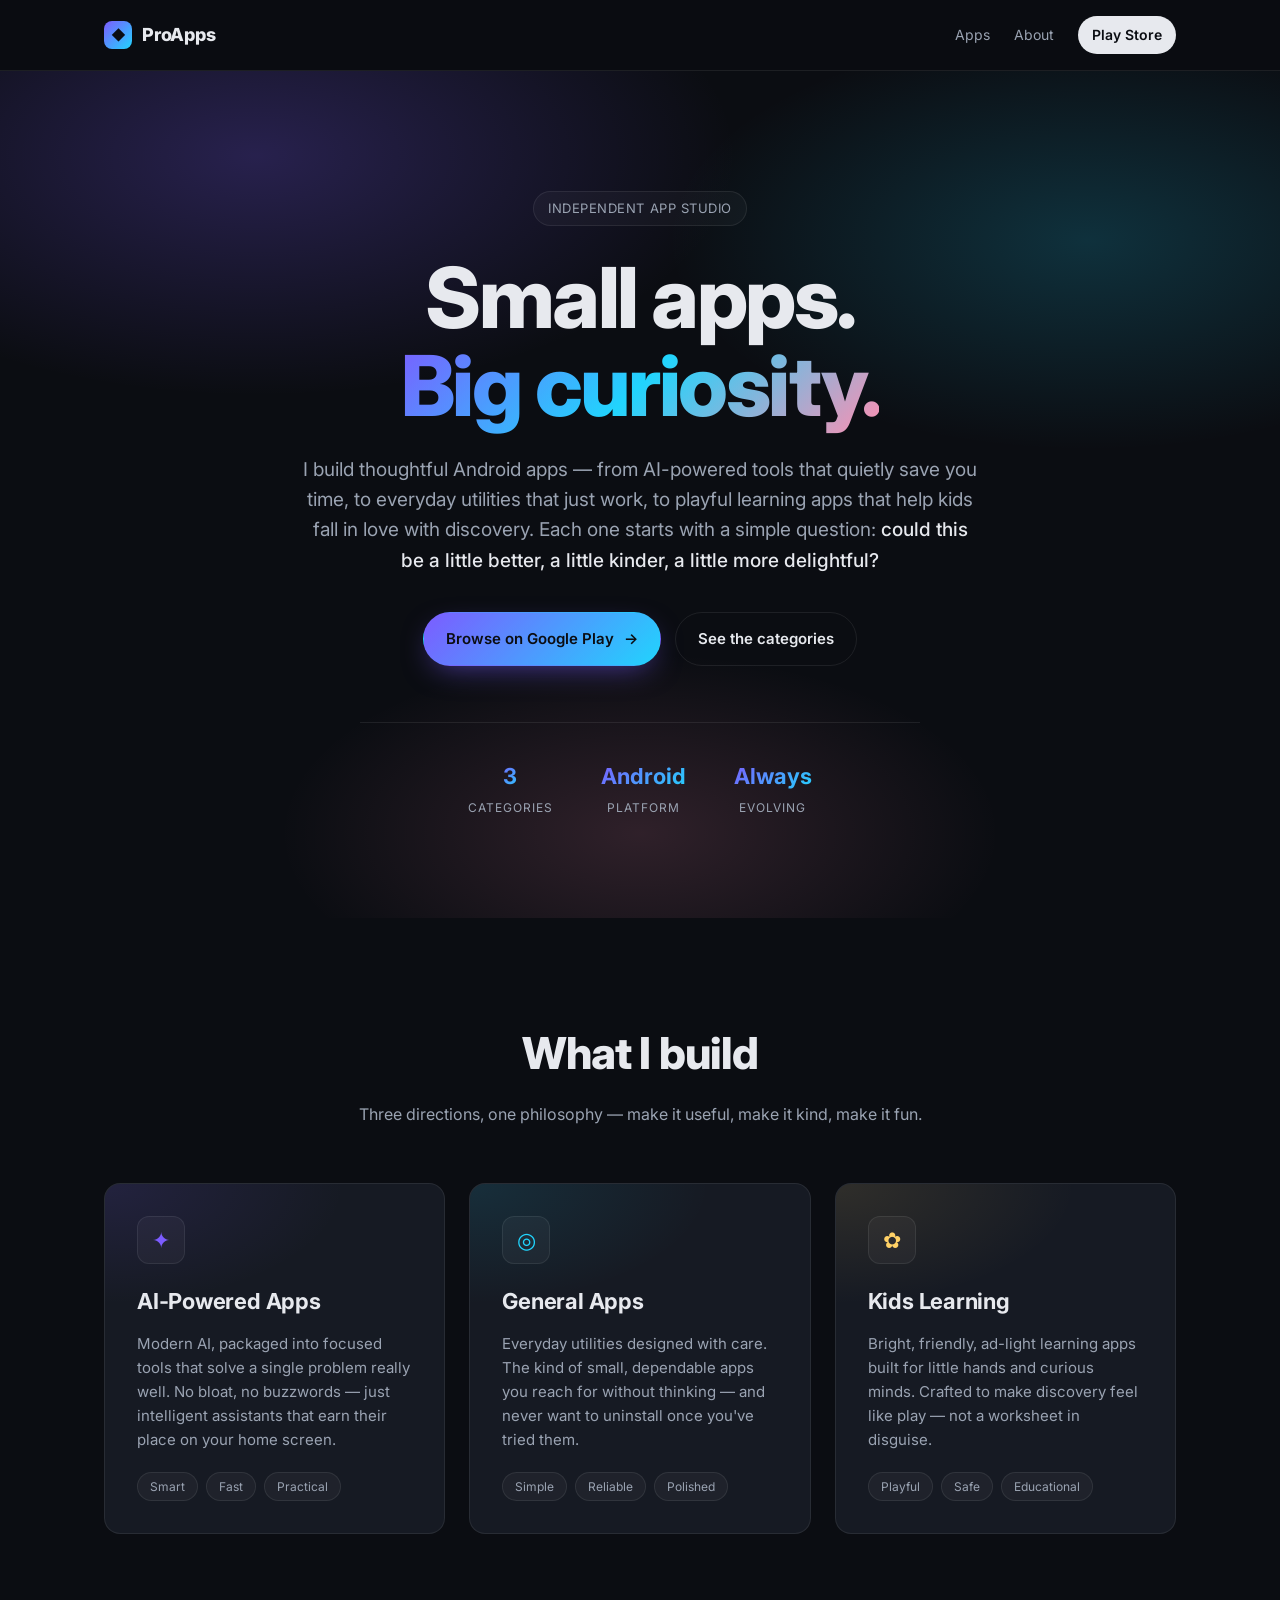
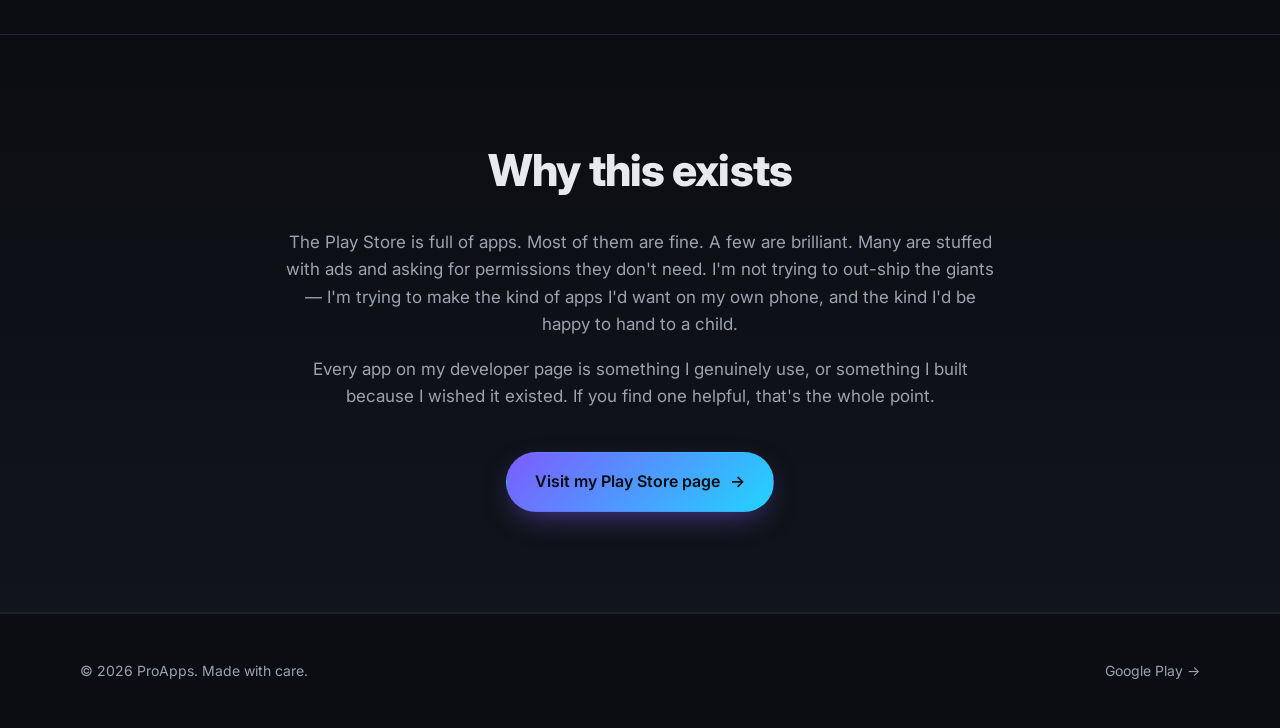
==== index.html @ cee62310 "Add files via upload" ====
<!DOCTYPE html>
<html lang="en">
<head>
  <meta charset="UTF-8" />
  <meta name="viewport" content="width=device-width, initial-scale=1.0" />
  <title>ProApps — Useful apps for curious minds</title>
  <meta name="description" content="A growing collection of AI-powered tools, everyday utilities, and learning apps for kids — all available on Google Play." />
  <link rel="preconnect" href="https://fonts.googleapis.com" />
  <link rel="preconnect" href="https://fonts.gstatic.com" crossorigin />
  <link href="https://fonts.googleapis.com/css2?family=Inter:wght@400;500;600;700;800&display=swap" rel="stylesheet" />
  <link rel="stylesheet" href="styles.css" />
</head>
<body>
  <header class="nav">
    <div class="nav__inner">
      <a class="nav__brand" href="#top">
        <span class="nav__logo">◆</span>
        <span>ProApps</span>
      </a>
      <nav class="nav__links">
        <a href="#apps">Apps</a>
        <a href="#about">About</a>
        <a class="nav__cta" href="https://play.google.com/store/apps/dev?id=8067309061059365942" target="_blank" rel="noopener">Play Store</a>
      </nav>
    </div>
  </header>

  <main id="top">
    <section class="hero">
      <div class="hero__bg" aria-hidden="true"></div>
      <div class="hero__content">
        <span class="hero__eyebrow">Independent app studio</span>
        <h1 class="hero__title">
          Small apps.<br />
          <span class="hero__title-accent">Big curiosity.</span>
        </h1>
        <p class="hero__lede">
          I build thoughtful Android apps — from AI-powered tools that quietly save you time,
          to everyday utilities that just work, to playful learning apps that help kids
          fall in love with discovery. Each one starts with a simple question:
          <em>could this be a little better, a little kinder, a little more delightful?</em>
        </p>
        <div class="hero__actions">
          <a class="btn btn--primary" href="https://play.google.com/store/apps/dev?id=8067309061059365942" target="_blank" rel="noopener">
            Browse on Google Play
            <span class="btn__arrow">→</span>
          </a>
          <a class="btn btn--ghost" href="#apps">See the categories</a>
        </div>
        <div class="hero__meta">
          <div><strong>3</strong><span>Categories</span></div>
          <div><strong>Android</strong><span>Platform</span></div>
          <div><strong>Always</strong><span>Evolving</span></div>
        </div>
      </div>
    </section>

    <section class="apps" id="apps">
      <div class="section__header">
        <h2>What I build</h2>
        <p>Three directions, one philosophy — make it useful, make it kind, make it fun.</p>
      </div>

      <div class="cards">
        <article class="card card--ai">
          <div class="card__icon" aria-hidden="true">✦</div>
          <h3>AI-Powered Apps</h3>
          <p>
            Modern AI, packaged into focused tools that solve a single problem really well.
            No bloat, no buzzwords — just intelligent assistants that earn their place on your home screen.
          </p>
          <ul class="card__tags">
            <li>Smart</li>
            <li>Fast</li>
            <li>Practical</li>
          </ul>
        </article>

        <article class="card card--general">
          <div class="card__icon" aria-hidden="true">◎</div>
          <h3>General Apps</h3>
          <p>
            Everyday utilities designed with care. The kind of small, dependable apps you reach for
            without thinking — and never want to uninstall once you've tried them.
          </p>
          <ul class="card__tags">
            <li>Simple</li>
            <li>Reliable</li>
            <li>Polished</li>
          </ul>
        </article>

        <article class="card card--kids">
          <div class="card__icon" aria-hidden="true">✿</div>
          <h3>Kids Learning</h3>
          <p>
            Bright, friendly, ad-light learning apps built for little hands and curious minds.
            Crafted to make discovery feel like play — not a worksheet in disguise.
          </p>
          <ul class="card__tags">
            <li>Playful</li>
            <li>Safe</li>
            <li>Educational</li>
          </ul>
        </article>
      </div>
    </section>

    <section class="about" id="about">
      <div class="about__inner">
        <h2>Why this exists</h2>
        <p>
          The Play Store is full of apps. Most of them are fine. A few are brilliant. Many are
          stuffed with ads and asking for permissions they don't need. I'm not trying to
          out-ship the giants — I'm trying to make the kind of apps I'd want on my own phone,
          and the kind I'd be happy to hand to a child.
        </p>
        <p>
          Every app on my developer page is something I genuinely use, or something I built
          because I wished it existed. If you find one helpful, that's the whole point.
        </p>
        <a class="btn btn--primary btn--lg" href="https://play.google.com/store/apps/dev?id=8067309061059365942" target="_blank" rel="noopener">
          Visit my Play Store page
          <span class="btn__arrow">→</span>
        </a>
      </div>
    </section>
  </main>

  <footer class="footer">
    <div class="footer__inner">
      <p>© <span id="year"></span> ProApps. Made with care.</p>
      <a href="https://play.google.com/store/apps/dev?id=8067309061059365942" target="_blank" rel="noopener">Google Play →</a>
    </div>
  </footer>

  <script>
    document.getElementById('year').textContent = new Date().getFullYear();
  </script>
</body>
</html>
---- styles.css ----
:root {
  --bg: #0b0d12;
  --bg-soft: #11141b;
  --surface: #161a23;
  --border: rgba(255, 255, 255, 0.08);
  --text: #e7e9ee;
  --text-muted: #9aa3b2;
  --accent: #7c5cff;
  --accent-2: #21d4fd;
  --accent-3: #ff8fb1;
  --accent-4: #ffd166;
  --radius: 16px;
  --max: 1120px;
}

* { box-sizing: border-box; }

html, body {
  margin: 0;
  padding: 0;
  background: var(--bg);
  color: var(--text);
  font-family: 'Inter', -apple-system, BlinkMacSystemFont, 'Segoe UI', sans-serif;
  -webkit-font-smoothing: antialiased;
  line-height: 1.6;
  scroll-behavior: smooth;
}

a { color: inherit; text-decoration: none; }
img { max-width: 100%; display: block; }

/* ---------- Nav ---------- */
.nav {
  position: sticky;
  top: 0;
  z-index: 50;
  backdrop-filter: blur(14px);
  -webkit-backdrop-filter: blur(14px);
  background: rgba(11, 13, 18, 0.7);
  border-bottom: 1px solid var(--border);
}
.nav__inner {
  max-width: var(--max);
  margin: 0 auto;
  padding: 16px 24px;
  display: flex;
  align-items: center;
  justify-content: space-between;
}
.nav__brand {
  display: inline-flex;
  align-items: center;
  gap: 10px;
  font-weight: 800;
  letter-spacing: -0.01em;
  font-size: 18px;
}
.nav__logo {
  display: inline-grid;
  place-items: center;
  width: 28px;
  height: 28px;
  border-radius: 8px;
  background: linear-gradient(135deg, var(--accent), var(--accent-2));
  color: #0b0d12;
  font-size: 14px;
}
.nav__links {
  display: flex;
  align-items: center;
  gap: 24px;
  font-size: 14px;
  color: var(--text-muted);
}
.nav__links a:hover { color: var(--text); }
.nav__cta {
  padding: 8px 14px;
  border-radius: 999px;
  background: var(--text);
  color: var(--bg) !important;
  font-weight: 600;
}
.nav__cta:hover { background: #fff; }

/* ---------- Hero ---------- */
.hero {
  position: relative;
  overflow: hidden;
  padding: 120px 24px 100px;
}
.hero__bg {
  position: absolute;
  inset: 0;
  background:
    radial-gradient(800px 400px at 20% 10%, rgba(124, 92, 255, 0.25), transparent 60%),
    radial-gradient(700px 350px at 85% 20%, rgba(33, 212, 253, 0.18), transparent 60%),
    radial-gradient(600px 300px at 50% 90%, rgba(255, 143, 177, 0.15), transparent 60%);
  pointer-events: none;
}
.hero__content {
  position: relative;
  max-width: var(--max);
  margin: 0 auto;
  text-align: center;
}
.hero__eyebrow {
  display: inline-block;
  padding: 6px 14px;
  border-radius: 999px;
  border: 1px solid var(--border);
  background: rgba(255, 255, 255, 0.03);
  color: var(--text-muted);
  font-size: 13px;
  letter-spacing: 0.04em;
  text-transform: uppercase;
  margin-bottom: 28px;
}
.hero__title {
  font-size: clamp(44px, 7vw, 84px);
  line-height: 1.05;
  font-weight: 800;
  letter-spacing: -0.03em;
  margin: 0 0 24px;
}
.hero__title-accent {
  background: linear-gradient(135deg, var(--accent), var(--accent-2) 50%, var(--accent-3));
  -webkit-background-clip: text;
  background-clip: text;
  -webkit-text-fill-color: transparent;
}
.hero__lede {
  font-size: clamp(16px, 1.5vw, 19px);
  color: var(--text-muted);
  max-width: 680px;
  margin: 0 auto 36px;
}
.hero__lede em { color: var(--text); font-style: normal; font-weight: 500; }
.hero__actions {
  display: flex;
  gap: 14px;
  justify-content: center;
  flex-wrap: wrap;
  margin-bottom: 56px;
}
.hero__meta {
  display: flex;
  justify-content: center;
  gap: 48px;
  flex-wrap: wrap;
  padding-top: 36px;
  border-top: 1px solid var(--border);
  max-width: 560px;
  margin: 0 auto;
}
.hero__meta div {
  display: flex;
  flex-direction: column;
  align-items: center;
}
.hero__meta strong {
  font-size: 22px;
  font-weight: 700;
  background: linear-gradient(135deg, var(--accent), var(--accent-2));
  -webkit-background-clip: text;
  background-clip: text;
  -webkit-text-fill-color: transparent;
}
.hero__meta span {
  font-size: 12px;
  text-transform: uppercase;
  letter-spacing: 0.08em;
  color: var(--text-muted);
  margin-top: 4px;
}

/* ---------- Buttons ---------- */
.btn {
  display: inline-flex;
  align-items: center;
  gap: 10px;
  padding: 14px 22px;
  border-radius: 999px;
  font-weight: 600;
  font-size: 15px;
  transition: transform 0.15s ease, background 0.2s ease, box-shadow 0.2s ease;
  border: 1px solid transparent;
  cursor: pointer;
}
.btn:hover { transform: translateY(-1px); }
.btn--primary {
  background: linear-gradient(135deg, var(--accent), var(--accent-2));
  color: #0b0d12;
  box-shadow: 0 10px 30px -10px rgba(124, 92, 255, 0.6);
}
.btn--primary:hover {
  box-shadow: 0 14px 36px -10px rgba(124, 92, 255, 0.8);
}
.btn--ghost {
  background: transparent;
  border-color: var(--border);
  color: var(--text);
}
.btn--ghost:hover { background: rgba(255, 255, 255, 0.04); }
.btn--lg { padding: 16px 28px; font-size: 16px; }
.btn__arrow { transition: transform 0.2s ease; }
.btn:hover .btn__arrow { transform: translateX(3px); }

/* ---------- Sections ---------- */
.section__header {
  text-align: center;
  max-width: 640px;
  margin: 0 auto 56px;
}
.section__header h2 {
  font-size: clamp(32px, 4vw, 44px);
  font-weight: 800;
  letter-spacing: -0.02em;
  margin: 0 0 14px;
}
.section__header p { color: var(--text-muted); margin: 0; }

.apps {
  padding: 100px 24px;
  max-width: var(--max);
  margin: 0 auto;
}
.cards {
  display: grid;
  grid-template-columns: repeat(3, 1fr);
  gap: 24px;
}
.card {
  position: relative;
  padding: 32px;
  background: var(--surface);
  border: 1px solid var(--border);
  border-radius: var(--radius);
  transition: transform 0.25s ease, border-color 0.25s ease, background 0.25s ease;
  overflow: hidden;
}
.card::before {
  content: '';
  position: absolute;
  inset: 0;
  background: radial-gradient(400px 200px at 0% 0%, var(--card-glow, transparent), transparent 60%);
  opacity: 0.5;
  pointer-events: none;
}
.card:hover {
  transform: translateY(-4px);
  border-color: rgba(255, 255, 255, 0.16);
}
.card--ai { --card-glow: rgba(124, 92, 255, 0.25); }
.card--general { --card-glow: rgba(33, 212, 253, 0.22); }
.card--kids { --card-glow: rgba(255, 209, 102, 0.22); }

.card__icon {
  width: 48px;
  height: 48px;
  border-radius: 12px;
  display: grid;
  place-items: center;
  font-size: 22px;
  margin-bottom: 20px;
  background: rgba(255, 255, 255, 0.04);
  border: 1px solid var(--border);
}
.card--ai .card__icon { color: var(--accent); }
.card--general .card__icon { color: var(--accent-2); }
.card--kids .card__icon { color: var(--accent-4); }

.card h3 {
  font-size: 22px;
  font-weight: 700;
  margin: 0 0 12px;
  letter-spacing: -0.01em;
}
.card p { color: var(--text-muted); margin: 0 0 20px; font-size: 15px; }
.card__tags {
  list-style: none;
  padding: 0;
  margin: 0;
  display: flex;
  gap: 8px;
  flex-wrap: wrap;
}
.card__tags li {
  padding: 4px 12px;
  border-radius: 999px;
  background: rgba(255, 255, 255, 0.04);
  border: 1px solid var(--border);
  font-size: 12px;
  color: var(--text-muted);
}

/* ---------- About ---------- */
.about {
  padding: 100px 24px;
  background: linear-gradient(180deg, var(--bg) 0%, var(--bg-soft) 100%);
  border-top: 1px solid var(--border);
  border-bottom: 1px solid var(--border);
}
.about__inner {
  max-width: 720px;
  margin: 0 auto;
  text-align: center;
}
.about__inner h2 {
  font-size: clamp(32px, 4vw, 44px);
  font-weight: 800;
  letter-spacing: -0.02em;
  margin: 0 0 24px;
}
.about__inner p {
  color: var(--text-muted);
  font-size: 17px;
  margin: 0 0 18px;
}
.about__inner .btn { margin-top: 24px; }

/* ---------- Footer ---------- */
.footer {
  padding: 32px 24px;
  border-top: 1px solid var(--border);
}
.footer__inner {
  max-width: var(--max);
  margin: 0 auto;
  display: flex;
  justify-content: space-between;
  align-items: center;
  gap: 16px;
  flex-wrap: wrap;
  color: var(--text-muted);
  font-size: 14px;
}
.footer__inner a:hover { color: var(--text); }

/* ---------- Responsive ---------- */
@media (max-width: 860px) {
  .cards { grid-template-columns: 1fr; }
  .hero { padding: 80px 20px 70px; }
  .apps, .about { padding: 70px 20px; }
  .nav__links a:not(.nav__cta) { display: none; }
}
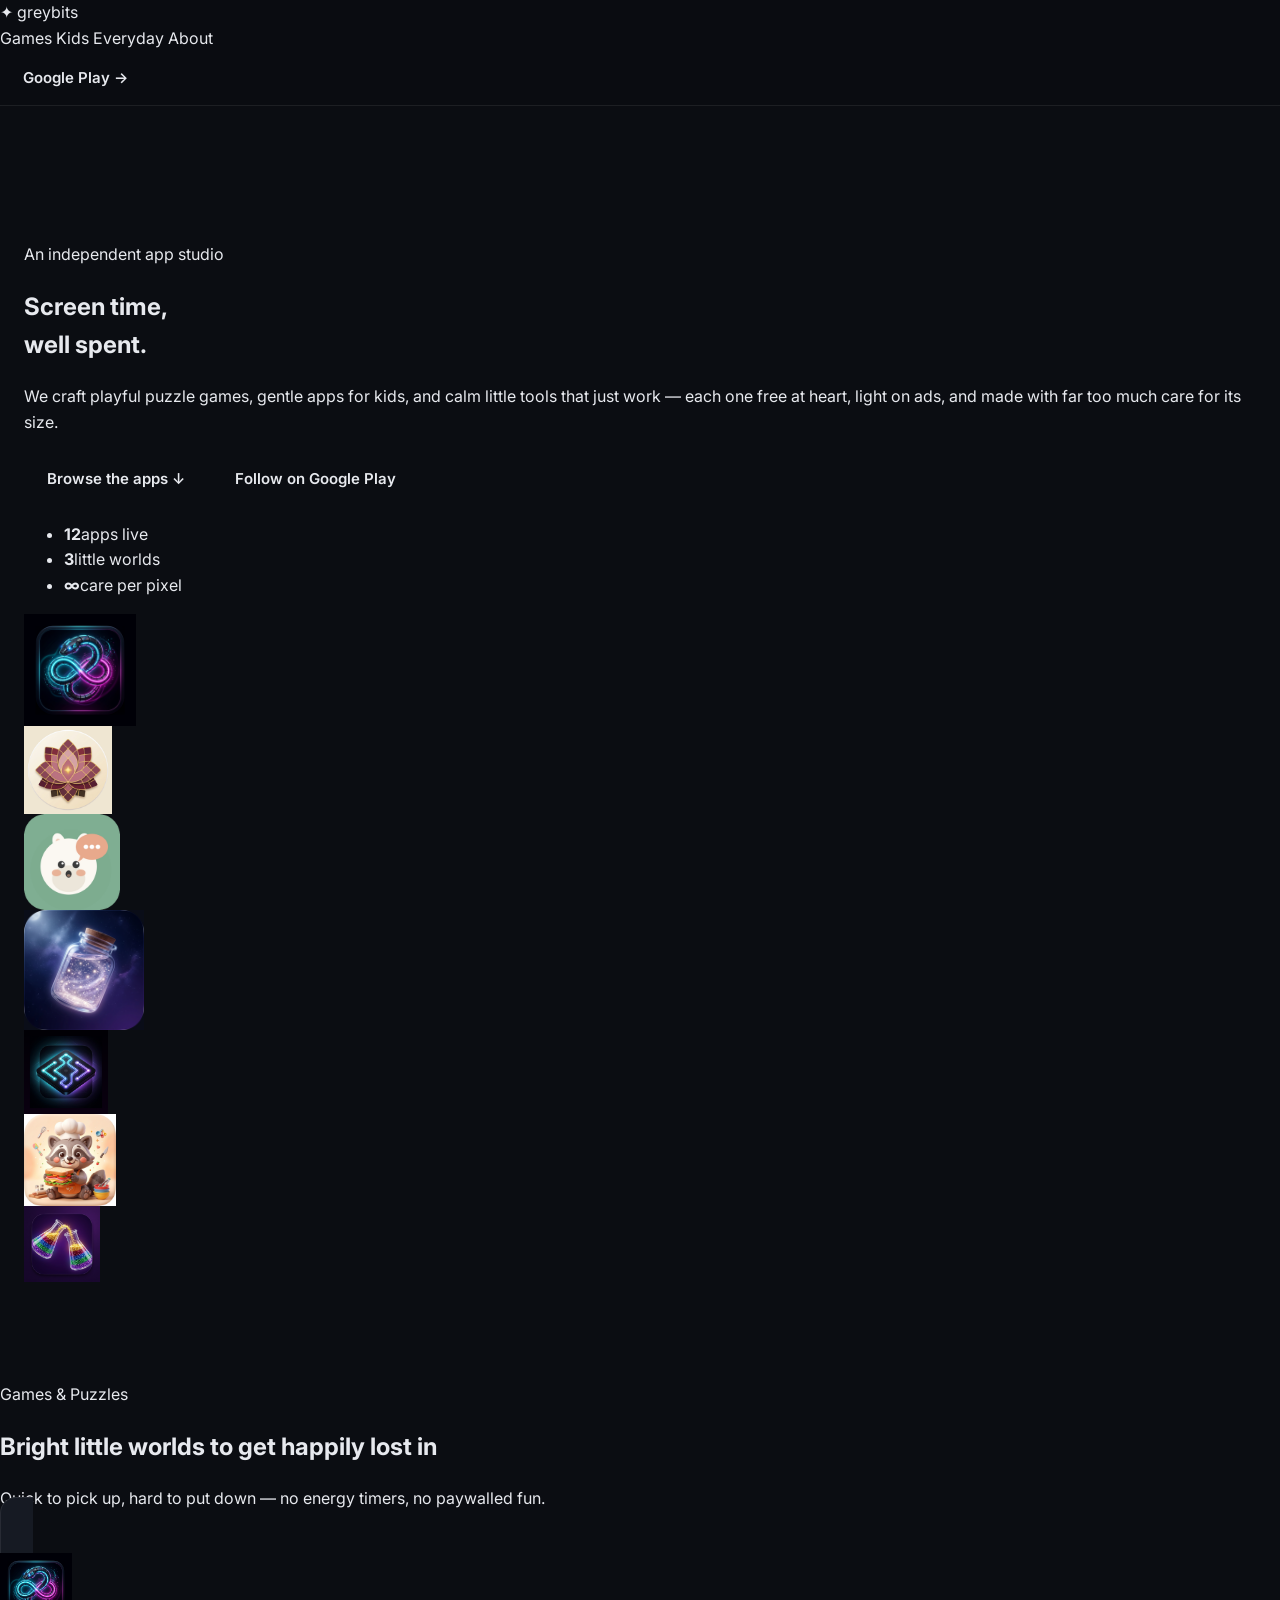
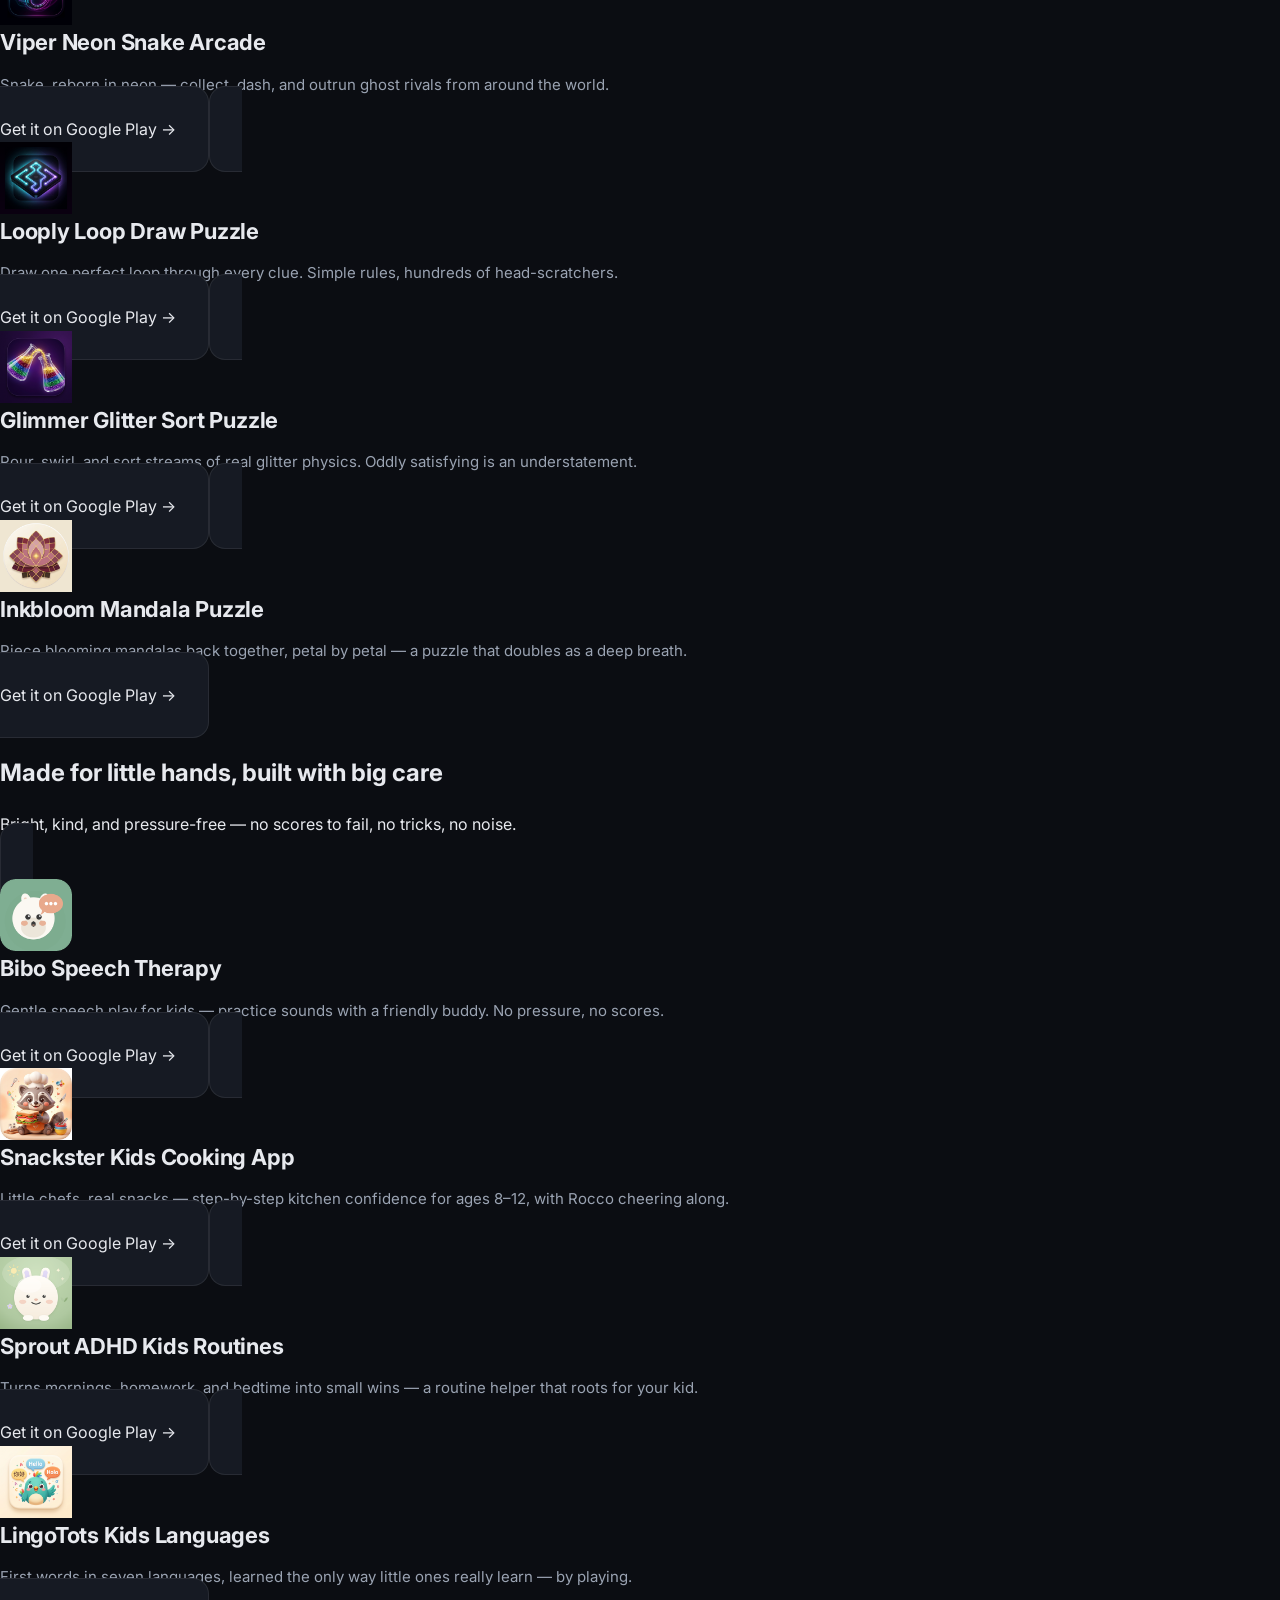
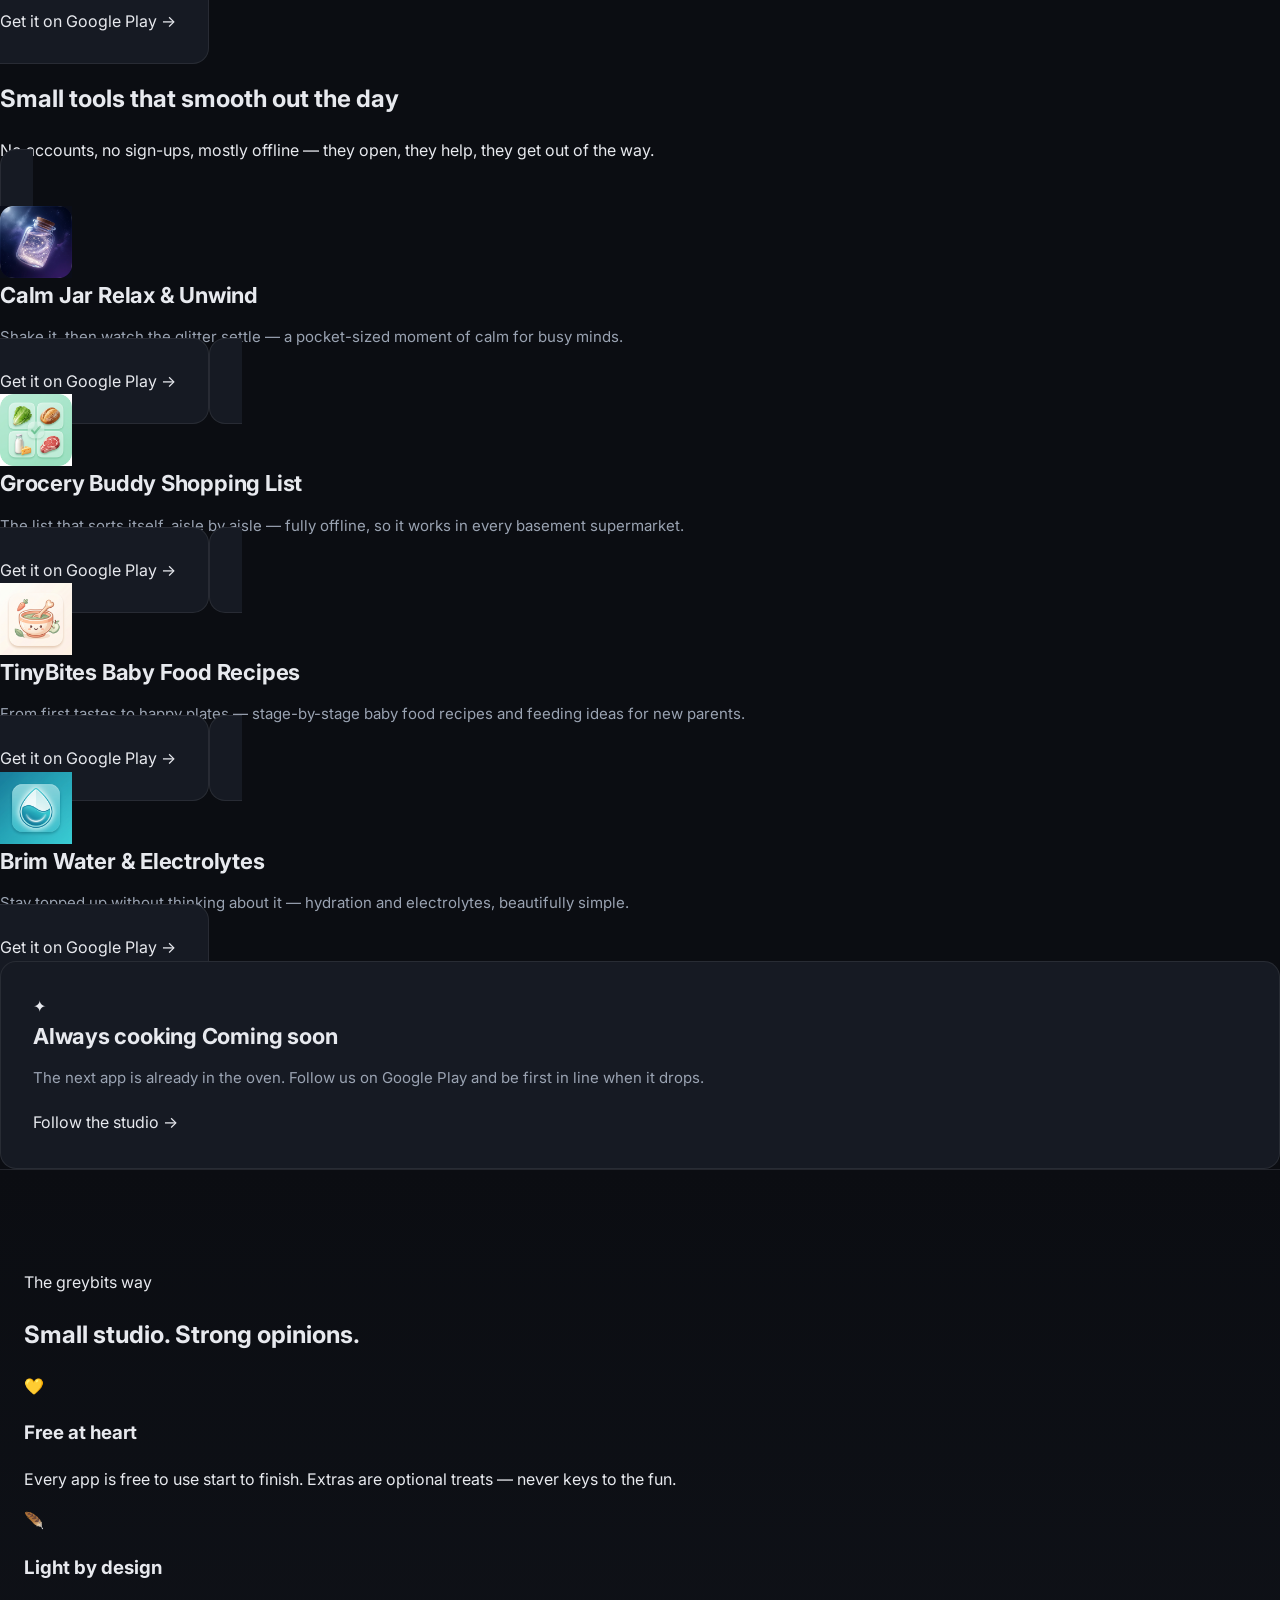
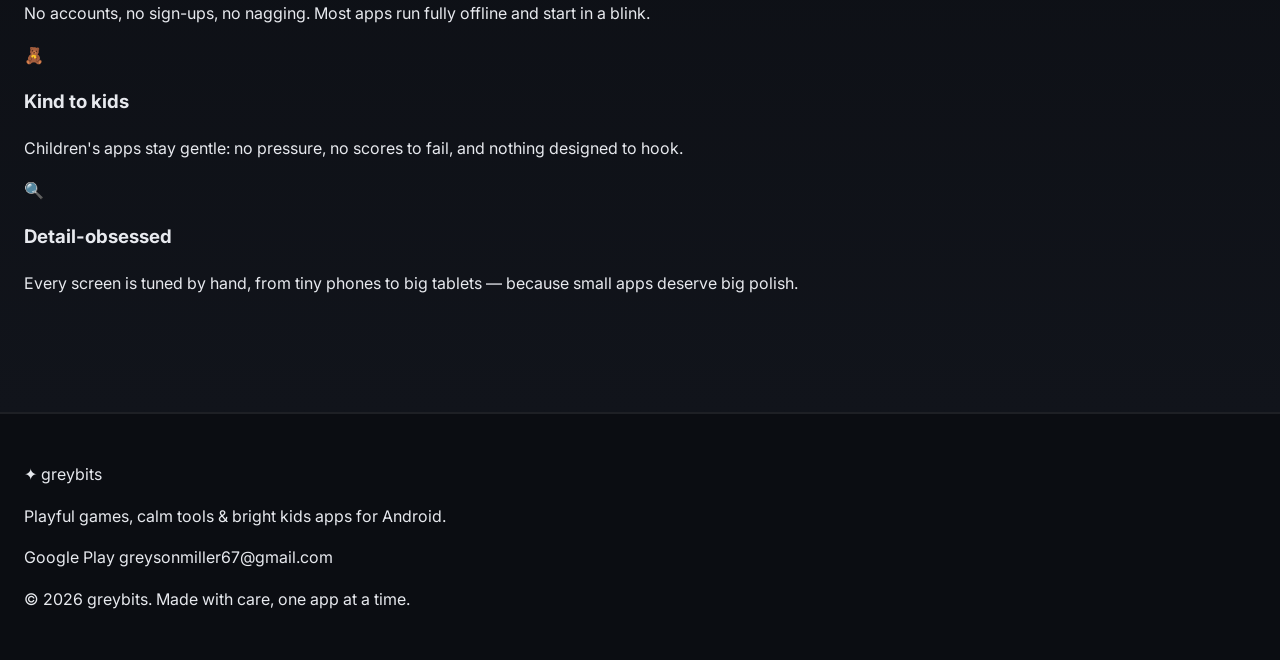
==== commit cbc0ea66: "Update index.html" ====
--- a/index.html
+++ b/index.html
@@ -3,139 +3,231 @@
 <head>
   <meta charset="UTF-8" />
   <meta name="viewport" content="width=device-width, initial-scale=1.0" />
-  <title>ProApps — Useful apps for curious minds</title>
-  <meta name="description" content="A growing collection of AI-powered tools, everyday utilities, and learning apps for kids — all available on Google Play." />
+  <title>greybits — Playful games, calm tools &amp; bright kids apps</title>
+  <meta name="description" content="greybits is an independent studio making playful puzzle games, gentle kids apps, and calm everyday tools for Android. Free at heart, light on ads, made with care." />
+  <meta property="og:title" content="greybits — Screen time, well spent." />
+  <meta property="og:description" content="Playful puzzle games, gentle kids apps, and calm everyday tools for Android — made with care by a tiny studio." />
+  <meta property="og:type" content="website" />
+  <link rel="icon" href="data:image/svg+xml,%3Csvg xmlns='http://www.w3.org/2000/svg' viewBox='0 0 64 64'%3E%3Cdefs%3E%3ClinearGradient id='g' x1='0' y1='0' x2='1' y2='1'%3E%3Cstop offset='0' stop-color='%237C3AED'/%3E%3Cstop offset='.5' stop-color='%23EC4899'/%3E%3Cstop offset='1' stop-color='%23F59E0B'/%3E%3C/linearGradient%3E%3C/defs%3E%3Crect width='64' height='64' rx='16' fill='url(%23g)'/%3E%3Ctext x='32' y='42' font-family='Georgia,serif' font-size='38' font-weight='bold' fill='white' text-anchor='middle'%3Eg%3C/text%3E%3C/svg%3E" />
   <link rel="preconnect" href="https://fonts.googleapis.com" />
   <link rel="preconnect" href="https://fonts.gstatic.com" crossorigin />
-  <link href="https://fonts.googleapis.com/css2?family=Inter:wght@400;500;600;700;800&display=swap" rel="stylesheet" />
+  <link href="https://fonts.googleapis.com/css2?family=Fraunces:opsz,wght@9..144,500;9..144,600;9..144,700&family=Inter:wght@400;500;600;700&display=swap" rel="stylesheet" />
   <link rel="stylesheet" href="styles.css" />
 </head>
 <body>
+
+  <!-- ======================== NAV ======================== -->
   <header class="nav">
-    <div class="nav__inner">
-      <a class="nav__brand" href="#top">
-        <span class="nav__logo">◆</span>
-        <span>ProApps</span>
-      </a>
-      <nav class="nav__links">
-        <a href="#apps">Apps</a>
-        <a href="#about">About</a>
-        <a class="nav__cta" href="https://play.google.com/store/apps/dev?id=8067309061059365942" target="_blank" rel="noopener">Play Store</a>
-      </nav>
-    </div>
+    <a class="brand" href="#top" aria-label="greybits home">
+      <span class="brand-mark" aria-hidden="true">✦</span>
+      <span class="brand-name">greybits</span>
+    </a>
+    <nav class="nav-links" aria-label="Sections">
+      <a href="#games">Games</a>
+      <a href="#kids">Kids</a>
+      <a href="#everyday">Everyday</a>
+      <a href="#about">About</a>
+    </nav>
+    <a class="btn btn-small btn-primary" href="https://play.google.com/store/apps/dev?id=8067309061059365942" target="_blank" rel="noopener">Google&nbsp;Play&nbsp;→</a>
   </header>
 
+  <!-- ======================== HERO ======================== -->
   <main id="top">
     <section class="hero">
-      <div class="hero__bg" aria-hidden="true"></div>
-      <div class="hero__content">
-        <span class="hero__eyebrow">Independent app studio</span>
-        <h1 class="hero__title">
-          Small apps.<br />
-          <span class="hero__title-accent">Big curiosity.</span>
-        </h1>
-        <p class="hero__lede">
-          I build thoughtful Android apps — from AI-powered tools that quietly save you time,
-          to everyday utilities that just work, to playful learning apps that help kids
-          fall in love with discovery. Each one starts with a simple question:
-          <em>could this be a little better, a little kinder, a little more delightful?</em>
+      <div class="hero-copy reveal">
+        <p class="eyebrow">An independent app studio</p>
+        <h1>Screen time,<br /><span class="grad-text">well spent.</span></h1>
+        <p class="lede">
+          We craft playful puzzle games, gentle apps for kids, and calm little tools
+          that just work — each one free at heart, light on ads, and made with
+          far too much care for its size.
         </p>
-        <div class="hero__actions">
-          <a class="btn btn--primary" href="https://play.google.com/store/apps/dev?id=8067309061059365942" target="_blank" rel="noopener">
-            Browse on Google Play
-            <span class="btn__arrow">→</span>
-          </a>
-          <a class="btn btn--ghost" href="#apps">See the categories</a>
-        </div>
-        <div class="hero__meta">
-          <div><strong>3</strong><span>Categories</span></div>
-          <div><strong>Android</strong><span>Platform</span></div>
-          <div><strong>Always</strong><span>Evolving</span></div>
-        </div>
-      </div>
-    </section>
-
-    <section class="apps" id="apps">
-      <div class="section__header">
-        <h2>What I build</h2>
-        <p>Three directions, one philosophy — make it useful, make it kind, make it fun.</p>
-      </div>
-
-      <div class="cards">
-        <article class="card card--ai">
-          <div class="card__icon" aria-hidden="true">✦</div>
-          <h3>AI-Powered Apps</h3>
-          <p>
-            Modern AI, packaged into focused tools that solve a single problem really well.
-            No bloat, no buzzwords — just intelligent assistants that earn their place on your home screen.
-          </p>
-          <ul class="card__tags">
-            <li>Smart</li>
-            <li>Fast</li>
-            <li>Practical</li>
-          </ul>
-        </article>
-
-        <article class="card card--general">
-          <div class="card__icon" aria-hidden="true">◎</div>
-          <h3>General Apps</h3>
-          <p>
-            Everyday utilities designed with care. The kind of small, dependable apps you reach for
-            without thinking — and never want to uninstall once you've tried them.
-          </p>
-          <ul class="card__tags">
-            <li>Simple</li>
-            <li>Reliable</li>
-            <li>Polished</li>
-          </ul>
-        </article>
-
-        <article class="card card--kids">
-          <div class="card__icon" aria-hidden="true">✿</div>
-          <h3>Kids Learning</h3>
-          <p>
-            Bright, friendly, ad-light learning apps built for little hands and curious minds.
-            Crafted to make discovery feel like play — not a worksheet in disguise.
-          </p>
-          <ul class="card__tags">
-            <li>Playful</li>
-            <li>Safe</li>
-            <li>Educational</li>
-          </ul>
-        </article>
-      </div>
-    </section>
-
+        <div class="cta-row">
+          <a class="btn btn-primary" href="#games">Browse the apps ↓</a>
+          <a class="btn btn-ghost" href="https://play.google.com/store/apps/dev?id=8067309061059365942" target="_blank" rel="noopener">Follow on Google Play</a>
+        </div>
+        <ul class="hero-stats" aria-label="Quick facts">
+          <li><strong>12</strong><span>apps live</span></li>
+          <li><strong>3</strong><span>little worlds</span></li>
+          <li><strong>∞</strong><span>care per pixel</span></li>
+        </ul>
+      </div>
+
+      <div class="hero-collage" aria-hidden="true">
+        <img class="float f1" src="assets/icons/viper.png"    alt="" width="112" height="112" />
+        <img class="float f2" src="assets/icons/inkbloom.png" alt="" width="88"  height="88" />
+        <img class="float f3" src="assets/icons/bibo.png"     alt="" width="96"  height="96" />
+        <img class="float f4" src="assets/icons/calmjar.png"  alt="" width="120" height="120" />
+        <img class="float f5" src="assets/icons/looply.png"   alt="" width="84"  height="84" />
+        <img class="float f6" src="assets/icons/snackster.png" alt="" width="92" height="92" />
+        <img class="float f7" src="assets/icons/glimmer.png"  alt="" width="76"  height="76" />
+      </div>
+    </section>
+
+    <!-- ======================== GAMES ======================== -->
+    <section class="shelf" id="games">
+      <div class="shelf-head reveal">
+        <span class="shelf-chip chip-games">Games &amp; Puzzles</span>
+        <h2>Bright little worlds to get <span class="grad-text-games">happily lost in</span></h2>
+        <p>Quick to pick up, hard to put down — no energy timers, no paywalled fun.</p>
+      </div>
+      <div class="grid">
+        <a class="card reveal" href="https://play.google.com/store/apps/details?id=com.proapps.viper" target="_blank" rel="noopener">
+          <img src="assets/icons/viper.png" alt="Viper app icon" width="72" height="72" />
+          <h3>Viper <span>Neon Snake Arcade</span></h3>
+          <p>Snake, reborn in neon — collect, dash, and outrun ghost rivals from around the world.</p>
+          <span class="card-link link-games">Get it on Google Play →</span>
+        </a>
+        <a class="card reveal" href="https://play.google.com/store/apps/details?id=com.proapps.looply" target="_blank" rel="noopener">
+          <img src="assets/icons/looply.png" alt="Looply app icon" width="72" height="72" />
+          <h3>Looply <span>Loop Draw Puzzle</span></h3>
+          <p>Draw one perfect loop through every clue. Simple rules, hundreds of head-scratchers.</p>
+          <span class="card-link link-games">Get it on Google Play →</span>
+        </a>
+        <a class="card reveal" href="https://play.google.com/store/apps/details?id=com.proapps.glimmer" target="_blank" rel="noopener">
+          <img src="assets/icons/glimmer.png" alt="Glimmer app icon" width="72" height="72" />
+          <h3>Glimmer <span>Glitter Sort Puzzle</span></h3>
+          <p>Pour, swirl, and sort streams of real glitter physics. Oddly satisfying is an understatement.</p>
+          <span class="card-link link-games">Get it on Google Play →</span>
+        </a>
+        <a class="card reveal" href="https://play.google.com/store/apps/details?id=com.proapps.inkbloom" target="_blank" rel="noopener">
+          <img src="assets/icons/inkbloom.png" alt="Inkbloom app icon" width="72" height="72" />
+          <h3>Inkbloom <span>Mandala Puzzle</span></h3>
+          <p>Piece blooming mandalas back together, petal by petal — a puzzle that doubles as a deep breath.</p>
+          <span class="card-link link-games">Get it on Google Play →</span>
+        </a>
+      </div>
+    </section>
+
+    <!-- ======================== KIDS ======================== -->
+    <section class="shelf" id="kids">
+      <div class="shelf-head reveal">
+        <span class="shelf-chip chip-kids">Kids Corner</span>
+        <h2>Made for little hands, <span class="grad-text-kids">built with big care</span></h2>
+        <p>Bright, kind, and pressure-free — no scores to fail, no tricks, no noise.</p>
+      </div>
+      <div class="grid">
+        <a class="card reveal" href="https://play.google.com/store/apps/details?id=com.bibo.speechtherapy" target="_blank" rel="noopener">
+          <img src="assets/icons/bibo.png" alt="Bibo app icon" width="72" height="72" />
+          <h3>Bibo <span>Speech Therapy</span></h3>
+          <p>Gentle speech play for kids — practice sounds with a friendly buddy. No pressure, no scores.</p>
+          <span class="card-link link-kids">Get it on Google Play →</span>
+        </a>
+        <a class="card reveal" href="https://play.google.com/store/apps/details?id=com.proapps.snackster" target="_blank" rel="noopener">
+          <img src="assets/icons/snackster.png" alt="Snackster app icon" width="72" height="72" />
+          <h3>Snackster <span>Kids Cooking App</span></h3>
+          <p>Little chefs, real snacks — step-by-step kitchen confidence for ages 8–12, with Rocco cheering along.</p>
+          <span class="card-link link-kids">Get it on Google Play →</span>
+        </a>
+        <a class="card reveal" href="https://play.google.com/store/apps/details?id=com.proapps.sprout" target="_blank" rel="noopener">
+          <img src="assets/icons/sprout.png" alt="Sprout app icon" width="72" height="72" />
+          <h3>Sprout <span>ADHD Kids Routines</span></h3>
+          <p>Turns mornings, homework, and bedtime into small wins — a routine helper that roots for your kid.</p>
+          <span class="card-link link-kids">Get it on Google Play →</span>
+        </a>
+        <a class="card reveal" href="https://play.google.com/store/apps/details?id=com.proapps.lingotots" target="_blank" rel="noopener">
+          <img src="assets/icons/lingotots.png" alt="LingoTots app icon" width="72" height="72" />
+          <h3>LingoTots <span>Kids Languages</span></h3>
+          <p>First words in seven languages, learned the only way little ones really learn — by playing.</p>
+          <span class="card-link link-kids">Get it on Google Play →</span>
+        </a>
+      </div>
+    </section>
+
+    <!-- ======================== EVERYDAY ======================== -->
+    <section class="shelf" id="everyday">
+      <div class="shelf-head reveal">
+        <span class="shelf-chip chip-calm">Everyday &amp; Calm</span>
+        <h2>Small tools that <span class="grad-text-calm">smooth out the day</span></h2>
+        <p>No accounts, no sign-ups, mostly offline — they open, they help, they get out of the way.</p>
+      </div>
+      <div class="grid">
+        <a class="card reveal" href="https://play.google.com/store/apps/details?id=com.proapps.calmjar" target="_blank" rel="noopener">
+          <img src="assets/icons/calmjar.png" alt="Calm Jar app icon" width="72" height="72" />
+          <h3>Calm Jar <span>Relax &amp; Unwind</span></h3>
+          <p>Shake it, then watch the glitter settle — a pocket-sized moment of calm for busy minds.</p>
+          <span class="card-link link-calm">Get it on Google Play →</span>
+        </a>
+        <a class="card reveal" href="https://play.google.com/store/apps/details?id=com.proapps.grocerybuddy" target="_blank" rel="noopener">
+          <img src="assets/icons/grocerybuddy.png" alt="Grocery Buddy app icon" width="72" height="72" />
+          <h3>Grocery Buddy <span>Shopping List</span></h3>
+          <p>The list that sorts itself, aisle by aisle — fully offline, so it works in every basement supermarket.</p>
+          <span class="card-link link-calm">Get it on Google Play →</span>
+        </a>
+        <a class="card reveal" href="https://play.google.com/store/apps/details?id=com.proapps.tinybites" target="_blank" rel="noopener">
+          <img src="assets/icons/tinybites.png" alt="TinyBites app icon" width="72" height="72" />
+          <h3>TinyBites <span>Baby Food Recipes</span></h3>
+          <p>From first tastes to happy plates — stage-by-stage baby food recipes and feeding ideas for new parents.</p>
+          <span class="card-link link-calm">Get it on Google Play →</span>
+        </a>
+        <a class="card reveal" href="https://play.google.com/store/apps/details?id=com.proapps.brim" target="_blank" rel="noopener">
+          <img src="assets/icons/brim.png" alt="Brim app icon" width="72" height="72" />
+          <h3>Brim <span>Water &amp; Electrolytes</span></h3>
+          <p>Stay topped up without thinking about it — hydration and electrolytes, beautifully simple.</p>
+          <span class="card-link link-calm">Get it on Google Play →</span>
+        </a>
+        <div class="card card-teaser reveal" aria-label="More apps coming soon">
+          <span class="teaser-spark" aria-hidden="true">✦</span>
+          <h3>Always cooking <span>Coming soon</span></h3>
+          <p>The next app is already in the oven. Follow us on Google Play and be first in line when it drops.</p>
+          <a class="card-link link-teaser" href="https://play.google.com/store/apps/dev?id=8067309061059365942" target="_blank" rel="noopener">Follow the studio →</a>
+        </div>
+      </div>
+    </section>
+
+    <!-- ======================== ABOUT ======================== -->
     <section class="about" id="about">
-      <div class="about__inner">
-        <h2>Why this exists</h2>
-        <p>
-          The Play Store is full of apps. Most of them are fine. A few are brilliant. Many are
-          stuffed with ads and asking for permissions they don't need. I'm not trying to
-          out-ship the giants — I'm trying to make the kind of apps I'd want on my own phone,
-          and the kind I'd be happy to hand to a child.
-        </p>
-        <p>
-          Every app on my developer page is something I genuinely use, or something I built
-          because I wished it existed. If you find one helpful, that's the whole point.
-        </p>
-        <a class="btn btn--primary btn--lg" href="https://play.google.com/store/apps/dev?id=8067309061059365942" target="_blank" rel="noopener">
-          Visit my Play Store page
-          <span class="btn__arrow">→</span>
-        </a>
+      <div class="shelf-head reveal">
+        <span class="shelf-chip chip-about">The greybits way</span>
+        <h2>Small studio. <span class="grad-text">Strong opinions.</span></h2>
+      </div>
+      <div class="values reveal">
+        <div class="value">
+          <span class="value-icon" aria-hidden="true">💛</span>
+          <h3>Free at heart</h3>
+          <p>Every app is free to use start to finish. Extras are optional treats — never keys to the fun.</p>
+        </div>
+        <div class="value">
+          <span class="value-icon" aria-hidden="true">🪶</span>
+          <h3>Light by design</h3>
+          <p>No accounts, no sign-ups, no nagging. Most apps run fully offline and start in a blink.</p>
+        </div>
+        <div class="value">
+          <span class="value-icon" aria-hidden="true">🧸</span>
+          <h3>Kind to kids</h3>
+          <p>Children's apps stay gentle: no pressure, no scores to fail, and nothing designed to hook.</p>
+        </div>
+        <div class="value">
+          <span class="value-icon" aria-hidden="true">🔍</span>
+          <h3>Detail-obsessed</h3>
+          <p>Every screen is tuned by hand, from tiny phones to big tablets — because small apps deserve big polish.</p>
+        </div>
       </div>
     </section>
   </main>
 
+  <!-- ======================== FOOTER ======================== -->
   <footer class="footer">
-    <div class="footer__inner">
-      <p>© <span id="year"></span> ProApps. Made with care.</p>
-      <a href="https://play.google.com/store/apps/dev?id=8067309061059365942" target="_blank" rel="noopener">Google Play →</a>
+    <div class="footer-inner">
+      <div>
+        <p class="brand"><span class="brand-mark" aria-hidden="true">✦</span> <span class="brand-name">greybits</span></p>
+        <p class="footer-tag">Playful games, calm tools &amp; bright kids apps for Android.</p>
+      </div>
+      <div class="footer-links">
+        <a href="https://play.google.com/store/apps/dev?id=8067309061059365942" target="_blank" rel="noopener">Google Play</a>
+        <a href="mailto:greysonmiller67@gmail.com">greysonmiller67@gmail.com</a>
+      </div>
     </div>
+    <p class="footer-copy">© 2026 greybits. Made with care, one app at a time.</p>
   </footer>
 
   <script>
-    document.getElementById('year').textContent = new Date().getFullYear();
+    // Fade-in on scroll (content stays visible if JS is unavailable)
+    document.body.classList.add('js');
+    const io = new IntersectionObserver((entries) => {
+      for (const e of entries) if (e.isIntersecting) { e.target.classList.add('in'); io.unobserve(e.target); }
+    }, { threshold: 0.12 });
+    document.querySelectorAll('.reveal').forEach(el => io.observe(el));
   </script>
 </body>
 </html>
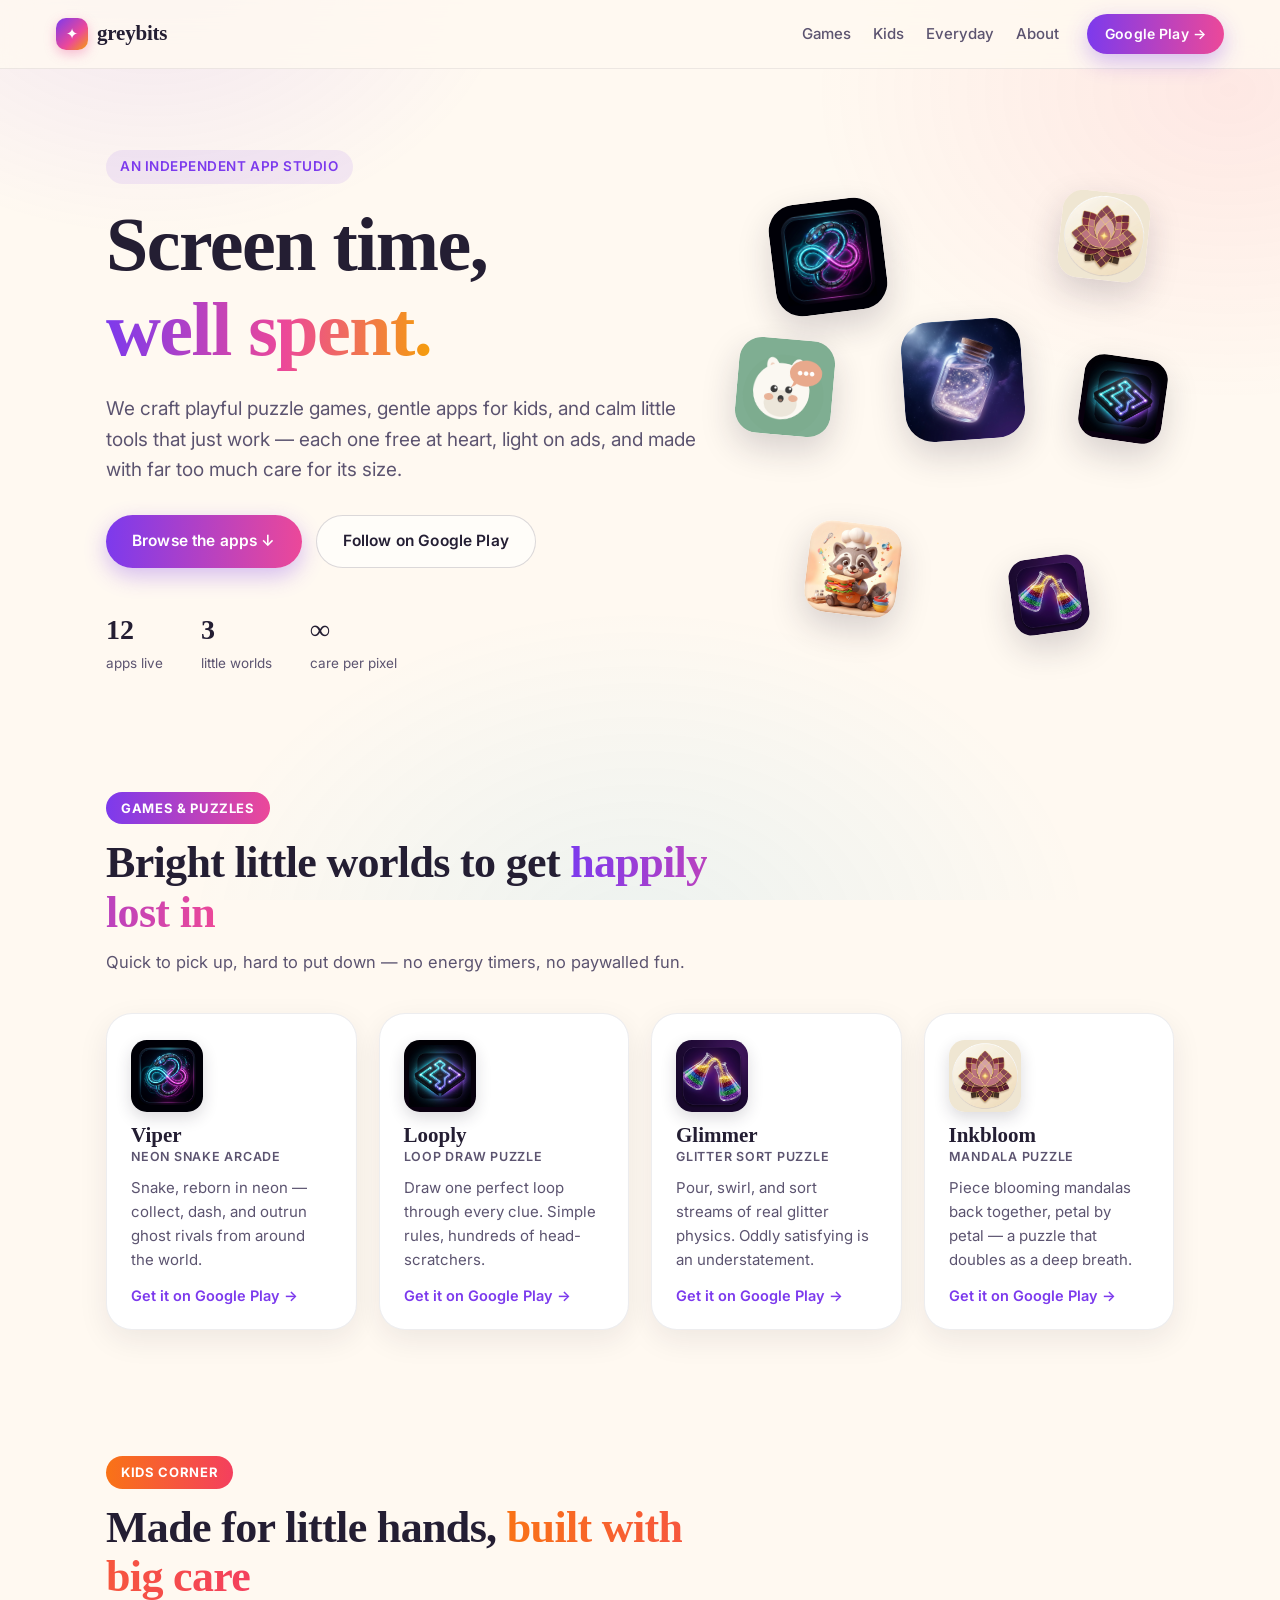
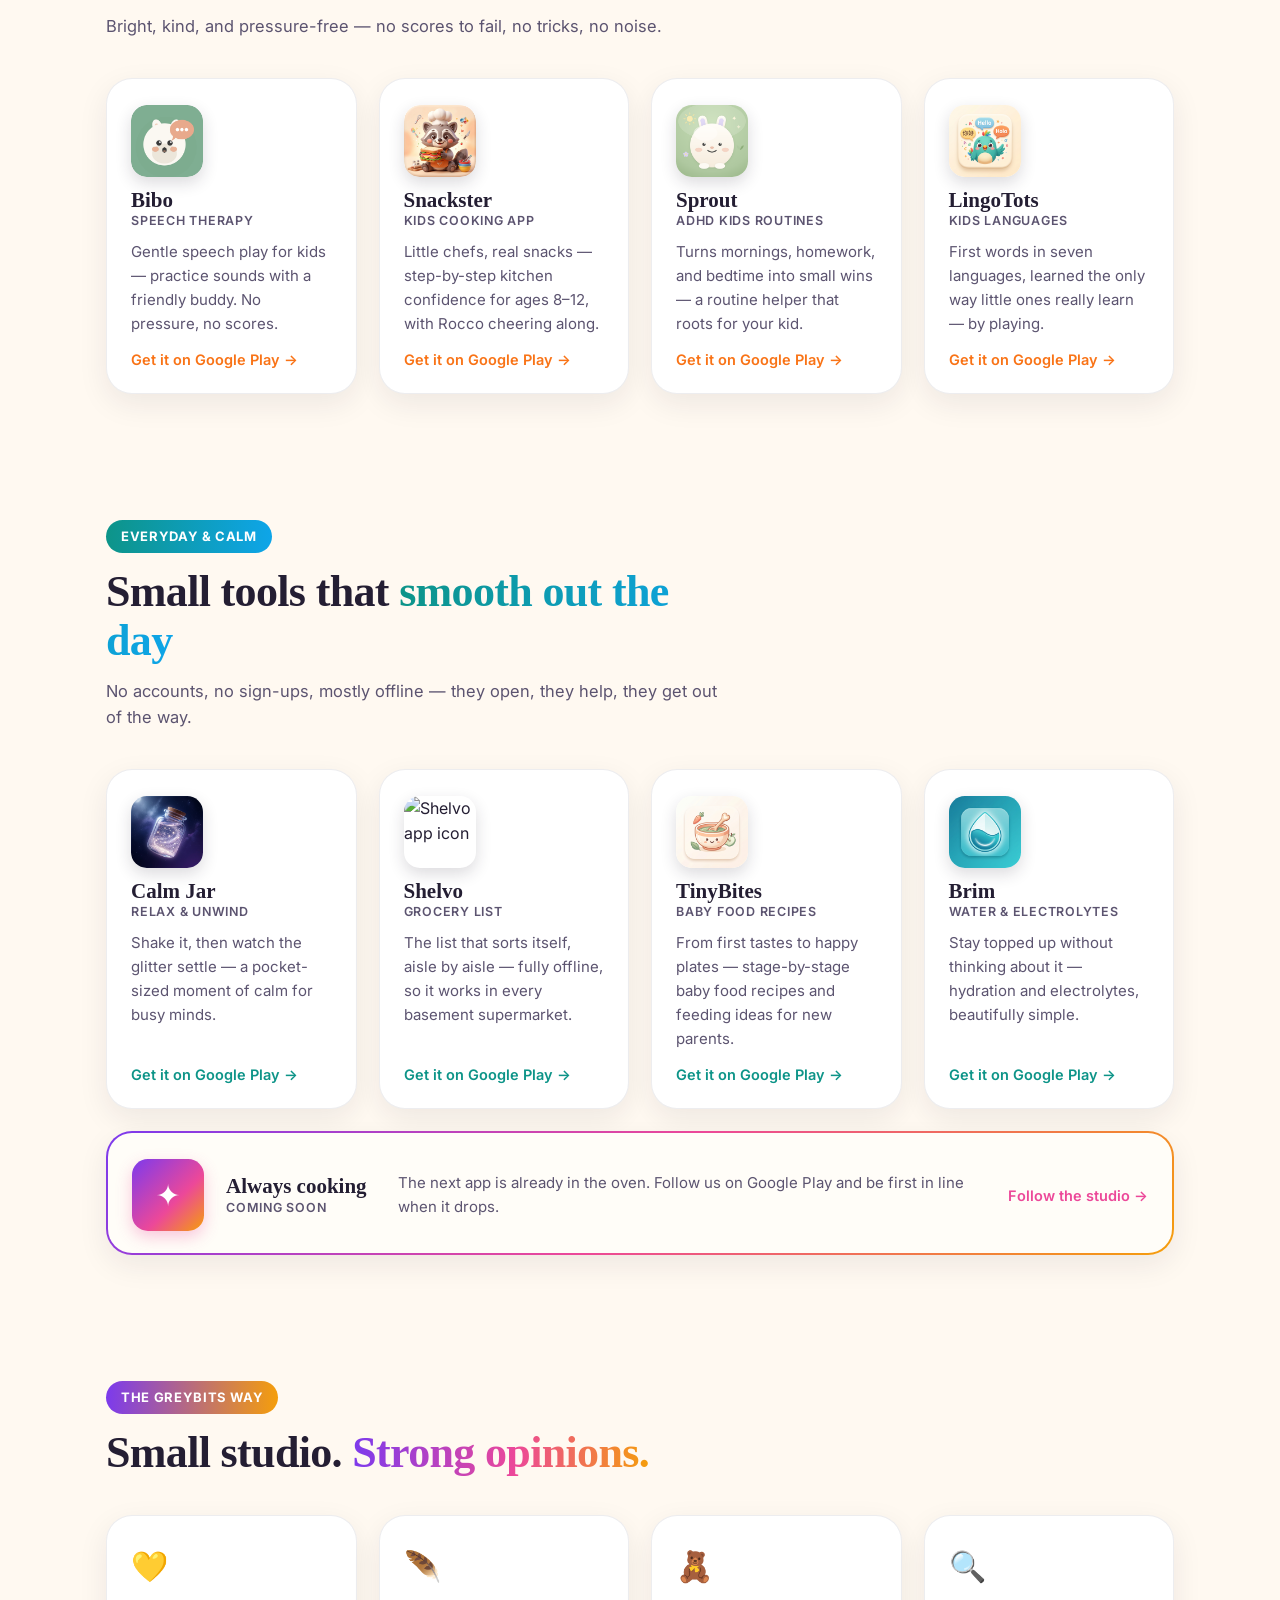
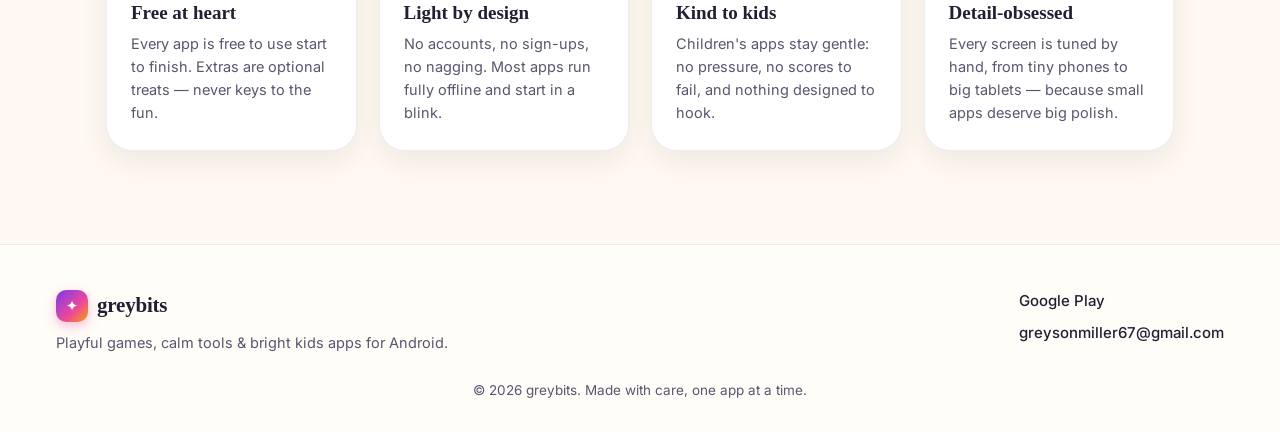
==== commit 5487e083: "Add files via upload" ====
--- a/index.html
+++ b/index.html
@@ -149,8 +149,8 @@
           <span class="card-link link-calm">Get it on Google Play →</span>
         </a>
         <a class="card reveal" href="https://play.google.com/store/apps/details?id=com.proapps.grocerybuddy" target="_blank" rel="noopener">
-          <img src="assets/icons/grocerybuddy.png" alt="Grocery Buddy app icon" width="72" height="72" />
-          <h3>Grocery Buddy <span>Shopping List</span></h3>
+          <img src="assets/icons/shelvo.png" alt="Shelvo app icon" width="72" height="72" />
+          <h3>Shelvo <span>Grocery List</span></h3>
           <p>The list that sorts itself, aisle by aisle — fully offline, so it works in every basement supermarket.</p>
           <span class="card-link link-calm">Get it on Google Play →</span>
         </a>
--- a/styles.css
+++ b/styles.css
@@ -1,345 +1,259 @@
+/* ============================================================
+   ProApps — studio site
+   Warm, candy-gradient, playful-professional.
+   ============================================================ */
+
 :root {
-  --bg: #0b0d12;
-  --bg-soft: #11141b;
-  --surface: #161a23;
-  --border: rgba(255, 255, 255, 0.08);
-  --text: #e7e9ee;
-  --text-muted: #9aa3b2;
-  --accent: #7c5cff;
-  --accent-2: #21d4fd;
-  --accent-3: #ff8fb1;
-  --accent-4: #ffd166;
-  --radius: 16px;
-  --max: 1120px;
-}
-
-* { box-sizing: border-box; }
-
-html, body {
-  margin: 0;
-  padding: 0;
+  --bg: #FFF9F1;
+  --bg-soft: #FFFDF8;
+  --ink: #241E33;
+  --ink-soft: #5C5470;
+  --card: #FFFFFF;
+  --line: rgba(36, 30, 51, 0.08);
+  --shadow: 0 10px 30px rgba(36, 30, 51, 0.08);
+  --shadow-lift: 0 18px 44px rgba(36, 30, 51, 0.14);
+
+  --games-a: #7C3AED; --games-b: #EC4899;
+  --kids-a:  #F97316; --kids-b:  #F43F5E;
+  --calm-a:  #0D9488; --calm-b:  #0EA5E9;
+  --hero-a:  #7C3AED; --hero-b:  #EC4899; --hero-c: #F59E0B;
+
+  --radius: 26px;
+  --font-display: "Fraunces", Georgia, serif;
+  --font-body: "Inter", system-ui, -apple-system, "Segoe UI", sans-serif;
+}
+
+* { margin: 0; padding: 0; box-sizing: border-box; }
+html { scroll-behavior: smooth; }
+
+body {
+  font-family: var(--font-body);
   background: var(--bg);
-  color: var(--text);
-  font-family: 'Inter', -apple-system, BlinkMacSystemFont, 'Segoe UI', sans-serif;
-  -webkit-font-smoothing: antialiased;
+  color: var(--ink);
   line-height: 1.6;
-  scroll-behavior: smooth;
-}
-
+  overflow-x: hidden;
+}
+
+/* Soft ambient blobs behind everything */
+body::before {
+  content: "";
+  position: fixed;
+  inset: 0;
+  z-index: -1;
+  background:
+    radial-gradient(560px 420px at 12% -4%,  rgba(124, 58, 237, 0.10), transparent 65%),
+    radial-gradient(640px 480px at 96% 10%,  rgba(244, 63, 94, 0.09),  transparent 65%),
+    radial-gradient(700px 520px at 50% 105%, rgba(14, 165, 233, 0.08), transparent 65%);
+}
+
+img { max-width: 100%; display: block; }
 a { color: inherit; text-decoration: none; }
-img { max-width: 100%; display: block; }
-
-/* ---------- Nav ---------- */
+
+h1, h2, h3 { font-family: var(--font-display); font-weight: 600; line-height: 1.12; }
+
+.grad-text        { background: linear-gradient(92deg, var(--hero-a), var(--hero-b) 55%, var(--hero-c)); -webkit-background-clip: text; background-clip: text; color: transparent; }
+.grad-text-games  { background: linear-gradient(92deg, var(--games-a), var(--games-b)); -webkit-background-clip: text; background-clip: text; color: transparent; }
+.grad-text-kids   { background: linear-gradient(92deg, var(--kids-a),  var(--kids-b));  -webkit-background-clip: text; background-clip: text; color: transparent; }
+.grad-text-calm   { background: linear-gradient(92deg, var(--calm-a),  var(--calm-b));  -webkit-background-clip: text; background-clip: text; color: transparent; }
+
+/* ---------------- Nav ---------------- */
 .nav {
-  position: sticky;
-  top: 0;
-  z-index: 50;
+  position: sticky; top: 0; z-index: 50;
+  display: flex; align-items: center; gap: 28px;
+  padding: 14px clamp(20px, 5vw, 56px);
+  background: rgba(255, 249, 241, 0.82);
   backdrop-filter: blur(14px);
   -webkit-backdrop-filter: blur(14px);
-  background: rgba(11, 13, 18, 0.7);
-  border-bottom: 1px solid var(--border);
-}
-.nav__inner {
-  max-width: var(--max);
-  margin: 0 auto;
-  padding: 16px 24px;
-  display: flex;
+  border-bottom: 1px solid var(--line);
+}
+.brand { display: inline-flex; align-items: center; gap: 9px; }
+.brand-mark {
+  display: grid; place-items: center;
+  width: 32px; height: 32px; border-radius: 10px;
+  background: linear-gradient(135deg, var(--hero-a), var(--hero-b) 60%, var(--hero-c));
+  color: #fff; font-size: 15px;
+  box-shadow: 0 4px 12px rgba(236, 72, 153, 0.35);
+}
+.brand-name { font-family: var(--font-display); font-weight: 700; font-size: 21px; letter-spacing: -0.01em; }
+.nav-links { display: flex; gap: 22px; margin-left: auto; font-weight: 500; font-size: 15px; color: var(--ink-soft); }
+.nav-links a:hover { color: var(--ink); }
+
+/* ---------------- Buttons ---------------- */
+.btn {
+  display: inline-flex; align-items: center; justify-content: center;
+  padding: 13px 26px; border-radius: 999px;
+  font-weight: 600; font-size: 15.5px; letter-spacing: 0.01em;
+  transition: transform 0.18s ease, box-shadow 0.18s ease;
+}
+.btn:hover { transform: translateY(-2px); }
+.btn-primary {
+  background: linear-gradient(92deg, var(--hero-a), var(--hero-b));
+  color: #fff;
+  box-shadow: 0 8px 22px rgba(124, 58, 237, 0.32);
+}
+.btn-primary:hover { box-shadow: 0 12px 28px rgba(124, 58, 237, 0.4); }
+.btn-ghost { border: 1.5px solid rgba(36, 30, 51, 0.16); color: var(--ink); background: rgba(255, 255, 255, 0.6); }
+.btn-ghost:hover { border-color: rgba(36, 30, 51, 0.32); }
+.btn-small { padding: 9px 18px; font-size: 14px; }
+
+/* ---------------- Hero ---------------- */
+.hero {
+  display: grid; grid-template-columns: minmax(0, 1.15fr) minmax(0, 0.85fr);
+  align-items: center; gap: 40px;
+  max-width: 1180px; margin: 0 auto;
+  padding: clamp(56px, 9vh, 110px) clamp(20px, 5vw, 56px) clamp(40px, 6vh, 80px);
+}
+.eyebrow {
+  display: inline-block; margin-bottom: 18px;
+  padding: 6px 14px; border-radius: 999px;
+  background: rgba(124, 58, 237, 0.09); color: var(--hero-a);
+  font-weight: 600; font-size: 13.5px; letter-spacing: 0.04em; text-transform: uppercase;
+}
+.hero h1 { font-size: clamp(44px, 6.4vw, 76px); letter-spacing: -0.02em; margin-bottom: 22px; }
+.lede { font-size: clamp(16.5px, 1.6vw, 19px); color: var(--ink-soft); max-width: 34em; margin-bottom: 30px; }
+.cta-row { display: flex; flex-wrap: wrap; gap: 14px; margin-bottom: 40px; }
+
+.hero-stats { display: flex; gap: 38px; list-style: none; }
+.hero-stats li { display: grid; }
+.hero-stats strong { font-family: var(--font-display); font-size: 28px; font-weight: 700; }
+.hero-stats span { font-size: 13.5px; color: var(--ink-soft); }
+
+/* Floating icon collage */
+.hero-collage { position: relative; height: 460px; }
+.hero-collage img {
+  position: absolute; border-radius: 24%;
+  box-shadow: 0 14px 34px rgba(36, 30, 51, 0.18);
+  animation: bob 6s ease-in-out infinite;
+}
+.f1 { top: 4%;  left: 8%;  animation-delay: -0.4s; rotate: -7deg; }
+.f2 { top: 2%;  right: 6%; animation-delay: -1.8s; rotate: 6deg; }
+.f3 { top: 34%; left: 0;   animation-delay: -3.1s; rotate: 5deg; }
+.f4 { top: 30%; left: 38%; animation-delay: -2.2s; rotate: -4deg; }
+.f5 { top: 38%; right: 2%; animation-delay: -4.6s; rotate: 8deg; }
+.f6 { bottom: 6%; left: 16%; animation-delay: -1.1s; rotate: 7deg; }
+.f7 { bottom: 2%; right: 20%; animation-delay: -3.8s; rotate: -8deg; }
+@keyframes bob {
+  0%, 100% { transform: translateY(0); }
+  50%      { transform: translateY(-14px); }
+}
+
+/* ---------------- Shelves (app sections) ---------------- */
+.shelf, .about { max-width: 1180px; margin: 0 auto; padding: clamp(44px, 7vh, 84px) clamp(20px, 5vw, 56px); }
+.shelf-head { max-width: 620px; margin-bottom: 38px; }
+.shelf-head h2 { font-size: clamp(30px, 3.6vw, 44px); letter-spacing: -0.015em; margin: 14px 0 12px; }
+.shelf-head p { color: var(--ink-soft); font-size: 16.5px; }
+
+.shelf-chip {
+  display: inline-block; padding: 6px 15px; border-radius: 999px;
+  font-weight: 700; font-size: 13px; letter-spacing: 0.05em; text-transform: uppercase; color: #fff;
+}
+.chip-games { background: linear-gradient(92deg, var(--games-a), var(--games-b)); }
+.chip-kids  { background: linear-gradient(92deg, var(--kids-a),  var(--kids-b)); }
+.chip-calm  { background: linear-gradient(92deg, var(--calm-a),  var(--calm-b)); }
+.chip-about { background: linear-gradient(92deg, var(--hero-a), var(--hero-c)); }
+
+.grid {
+  display: grid; gap: 22px;
+  grid-template-columns: repeat(auto-fit, minmax(250px, 1fr));
+}
+
+/* ---------------- Cards ---------------- */
+.card {
+  display: flex; flex-direction: column; gap: 12px;
+  background: var(--card);
+  border: 1px solid var(--line);
+  border-radius: var(--radius);
+  padding: 26px 24px 22px;
+  box-shadow: var(--shadow);
+  transition: transform 0.22s ease, box-shadow 0.22s ease;
+}
+.card:hover { transform: translateY(-6px); box-shadow: var(--shadow-lift); }
+.card > img { width: 72px; height: 72px; border-radius: 22%; box-shadow: 0 6px 16px rgba(36, 30, 51, 0.16); transition: transform 0.22s ease; }
+.card:hover > img { transform: scale(1.06) rotate(-3deg); }
+.card h3 { font-size: 21px; display: flex; flex-direction: column; gap: 2px; }
+.card h3 span { font-family: var(--font-body); font-weight: 600; font-size: 12.5px; letter-spacing: 0.06em; text-transform: uppercase; color: var(--ink-soft); }
+.card p { font-size: 15px; color: var(--ink-soft); flex-grow: 1; }
+.card-link { font-weight: 600; font-size: 14.5px; }
+.link-games  { color: var(--games-a); }
+.link-kids   { color: var(--kids-a); }
+.link-calm   { color: var(--calm-a); }
+.link-teaser { color: var(--hero-b); }
+
+/* Coming-soon teaser card — full-width banner row */
+.card-teaser {
+  grid-column: 1 / -1;
+  flex-direction: row;
+  flex-wrap: wrap;
   align-items: center;
-  justify-content: space-between;
-}
-.nav__brand {
-  display: inline-flex;
-  align-items: center;
-  gap: 10px;
-  font-weight: 800;
-  letter-spacing: -0.01em;
-  font-size: 18px;
-}
-.nav__logo {
-  display: inline-grid;
-  place-items: center;
-  width: 28px;
-  height: 28px;
-  border-radius: 8px;
-  background: linear-gradient(135deg, var(--accent), var(--accent-2));
-  color: #0b0d12;
-  font-size: 14px;
-}
-.nav__links {
-  display: flex;
-  align-items: center;
-  gap: 24px;
-  font-size: 14px;
-  color: var(--text-muted);
-}
-.nav__links a:hover { color: var(--text); }
-.nav__cta {
-  padding: 8px 14px;
-  border-radius: 999px;
-  background: var(--text);
-  color: var(--bg) !important;
-  font-weight: 600;
-}
-.nav__cta:hover { background: #fff; }
-
-/* ---------- Hero ---------- */
-.hero {
-  position: relative;
-  overflow: hidden;
-  padding: 120px 24px 100px;
-}
-.hero__bg {
-  position: absolute;
-  inset: 0;
+  gap: 22px;
   background:
-    radial-gradient(800px 400px at 20% 10%, rgba(124, 92, 255, 0.25), transparent 60%),
-    radial-gradient(700px 350px at 85% 20%, rgba(33, 212, 253, 0.18), transparent 60%),
-    radial-gradient(600px 300px at 50% 90%, rgba(255, 143, 177, 0.15), transparent 60%);
-  pointer-events: none;
-}
-.hero__content {
-  position: relative;
-  max-width: var(--max);
-  margin: 0 auto;
-  text-align: center;
-}
-.hero__eyebrow {
-  display: inline-block;
-  padding: 6px 14px;
-  border-radius: 999px;
-  border: 1px solid var(--border);
-  background: rgba(255, 255, 255, 0.03);
-  color: var(--text-muted);
-  font-size: 13px;
-  letter-spacing: 0.04em;
-  text-transform: uppercase;
-  margin-bottom: 28px;
-}
-.hero__title {
-  font-size: clamp(44px, 7vw, 84px);
-  line-height: 1.05;
-  font-weight: 800;
-  letter-spacing: -0.03em;
-  margin: 0 0 24px;
-}
-.hero__title-accent {
-  background: linear-gradient(135deg, var(--accent), var(--accent-2) 50%, var(--accent-3));
-  -webkit-background-clip: text;
-  background-clip: text;
-  -webkit-text-fill-color: transparent;
-}
-.hero__lede {
-  font-size: clamp(16px, 1.5vw, 19px);
-  color: var(--text-muted);
-  max-width: 680px;
-  margin: 0 auto 36px;
-}
-.hero__lede em { color: var(--text); font-style: normal; font-weight: 500; }
-.hero__actions {
-  display: flex;
-  gap: 14px;
-  justify-content: center;
-  flex-wrap: wrap;
-  margin-bottom: 56px;
-}
-.hero__meta {
-  display: flex;
-  justify-content: center;
-  gap: 48px;
-  flex-wrap: wrap;
-  padding-top: 36px;
-  border-top: 1px solid var(--border);
-  max-width: 560px;
-  margin: 0 auto;
-}
-.hero__meta div {
-  display: flex;
-  flex-direction: column;
-  align-items: center;
-}
-.hero__meta strong {
-  font-size: 22px;
-  font-weight: 700;
-  background: linear-gradient(135deg, var(--accent), var(--accent-2));
-  -webkit-background-clip: text;
-  background-clip: text;
-  -webkit-text-fill-color: transparent;
-}
-.hero__meta span {
-  font-size: 12px;
-  text-transform: uppercase;
-  letter-spacing: 0.08em;
-  color: var(--text-muted);
-  margin-top: 4px;
-}
-
-/* ---------- Buttons ---------- */
-.btn {
-  display: inline-flex;
-  align-items: center;
-  gap: 10px;
-  padding: 14px 22px;
-  border-radius: 999px;
-  font-weight: 600;
-  font-size: 15px;
-  transition: transform 0.15s ease, background 0.2s ease, box-shadow 0.2s ease;
-  border: 1px solid transparent;
-  cursor: pointer;
-}
-.btn:hover { transform: translateY(-1px); }
-.btn--primary {
-  background: linear-gradient(135deg, var(--accent), var(--accent-2));
-  color: #0b0d12;
-  box-shadow: 0 10px 30px -10px rgba(124, 92, 255, 0.6);
-}
-.btn--primary:hover {
-  box-shadow: 0 14px 36px -10px rgba(124, 92, 255, 0.8);
-}
-.btn--ghost {
-  background: transparent;
-  border-color: var(--border);
-  color: var(--text);
-}
-.btn--ghost:hover { background: rgba(255, 255, 255, 0.04); }
-.btn--lg { padding: 16px 28px; font-size: 16px; }
-.btn__arrow { transition: transform 0.2s ease; }
-.btn:hover .btn__arrow { transform: translateX(3px); }
-
-/* ---------- Sections ---------- */
-.section__header {
-  text-align: center;
-  max-width: 640px;
-  margin: 0 auto 56px;
-}
-.section__header h2 {
-  font-size: clamp(32px, 4vw, 44px);
-  font-weight: 800;
-  letter-spacing: -0.02em;
-  margin: 0 0 14px;
-}
-.section__header p { color: var(--text-muted); margin: 0; }
-
-.apps {
-  padding: 100px 24px;
-  max-width: var(--max);
-  margin: 0 auto;
-}
-.cards {
-  display: grid;
-  grid-template-columns: repeat(3, 1fr);
-  gap: 24px;
-}
-.card {
-  position: relative;
-  padding: 32px;
-  background: var(--surface);
-  border: 1px solid var(--border);
+    linear-gradient(var(--bg-soft), var(--bg-soft)) padding-box,
+    linear-gradient(135deg, var(--hero-a), var(--hero-b), var(--hero-c)) border-box;
+  border: 2px dashed transparent;
+}
+.card-teaser h3 { min-width: 150px; }
+.card-teaser p { flex-grow: 1; flex-basis: 260px; }
+.teaser-spark {
+  display: grid; place-items: center;
+  width: 72px; height: 72px; border-radius: 22%;
+  font-size: 30px; color: #fff;
+  background: linear-gradient(135deg, var(--hero-a), var(--hero-b) 60%, var(--hero-c));
+  box-shadow: 0 6px 16px rgba(236, 72, 153, 0.3);
+}
+
+/* ---------------- About / values ---------------- */
+.values {
+  display: grid; gap: 22px;
+  grid-template-columns: repeat(auto-fit, minmax(230px, 1fr));
+}
+.value {
+  background: var(--card);
+  border: 1px solid var(--line);
   border-radius: var(--radius);
-  transition: transform 0.25s ease, border-color 0.25s ease, background 0.25s ease;
-  overflow: hidden;
-}
-.card::before {
-  content: '';
-  position: absolute;
-  inset: 0;
-  background: radial-gradient(400px 200px at 0% 0%, var(--card-glow, transparent), transparent 60%);
-  opacity: 0.5;
-  pointer-events: none;
-}
-.card:hover {
-  transform: translateY(-4px);
-  border-color: rgba(255, 255, 255, 0.16);
-}
-.card--ai { --card-glow: rgba(124, 92, 255, 0.25); }
-.card--general { --card-glow: rgba(33, 212, 253, 0.22); }
-.card--kids { --card-glow: rgba(255, 209, 102, 0.22); }
-
-.card__icon {
-  width: 48px;
-  height: 48px;
-  border-radius: 12px;
-  display: grid;
-  place-items: center;
-  font-size: 22px;
-  margin-bottom: 20px;
-  background: rgba(255, 255, 255, 0.04);
-  border: 1px solid var(--border);
-}
-.card--ai .card__icon { color: var(--accent); }
-.card--general .card__icon { color: var(--accent-2); }
-.card--kids .card__icon { color: var(--accent-4); }
-
-.card h3 {
-  font-size: 22px;
-  font-weight: 700;
-  margin: 0 0 12px;
-  letter-spacing: -0.01em;
-}
-.card p { color: var(--text-muted); margin: 0 0 20px; font-size: 15px; }
-.card__tags {
-  list-style: none;
-  padding: 0;
-  margin: 0;
-  display: flex;
-  gap: 8px;
-  flex-wrap: wrap;
-}
-.card__tags li {
-  padding: 4px 12px;
-  border-radius: 999px;
-  background: rgba(255, 255, 255, 0.04);
-  border: 1px solid var(--border);
-  font-size: 12px;
-  color: var(--text-muted);
-}
-
-/* ---------- About ---------- */
-.about {
-  padding: 100px 24px;
-  background: linear-gradient(180deg, var(--bg) 0%, var(--bg-soft) 100%);
-  border-top: 1px solid var(--border);
-  border-bottom: 1px solid var(--border);
-}
-.about__inner {
-  max-width: 720px;
-  margin: 0 auto;
-  text-align: center;
-}
-.about__inner h2 {
-  font-size: clamp(32px, 4vw, 44px);
-  font-weight: 800;
-  letter-spacing: -0.02em;
-  margin: 0 0 24px;
-}
-.about__inner p {
-  color: var(--text-muted);
-  font-size: 17px;
-  margin: 0 0 18px;
-}
-.about__inner .btn { margin-top: 24px; }
-
-/* ---------- Footer ---------- */
+  padding: 26px 24px;
+  box-shadow: var(--shadow);
+}
+.value-icon { font-size: 30px; display: block; margin-bottom: 12px; }
+.value h3 { font-size: 19px; margin-bottom: 8px; }
+.value p { font-size: 14.5px; color: var(--ink-soft); }
+
+/* ---------------- Footer ---------------- */
 .footer {
-  padding: 32px 24px;
-  border-top: 1px solid var(--border);
-}
-.footer__inner {
-  max-width: var(--max);
-  margin: 0 auto;
-  display: flex;
-  justify-content: space-between;
-  align-items: center;
-  gap: 16px;
-  flex-wrap: wrap;
-  color: var(--text-muted);
-  font-size: 14px;
-}
-.footer__inner a:hover { color: var(--text); }
-
-/* ---------- Responsive ---------- */
-@media (max-width: 860px) {
-  .cards { grid-template-columns: 1fr; }
-  .hero { padding: 80px 20px 70px; }
-  .apps, .about { padding: 70px 20px; }
-  .nav__links a:not(.nav__cta) { display: none; }
-}
+  border-top: 1px solid var(--line);
+  background: var(--bg-soft);
+  padding: 44px clamp(20px, 5vw, 56px) 30px;
+  margin-top: 30px;
+}
+.footer-inner {
+  max-width: 1180px; margin: 0 auto 26px;
+  display: flex; flex-wrap: wrap; justify-content: space-between; gap: 26px;
+}
+.footer-tag { color: var(--ink-soft); font-size: 14.5px; margin-top: 8px; }
+.footer-links { display: grid; gap: 8px; font-weight: 500; font-size: 15px; align-content: start; }
+.footer-links a:hover { color: var(--hero-b); }
+.footer-copy { text-align: center; font-size: 13.5px; color: var(--ink-soft); }
+
+/* ---------------- Reveal animation ---------------- */
+.js .reveal { opacity: 0; transform: translateY(22px); transition: opacity 0.6s ease, transform 0.6s ease; }
+.js .reveal.in { opacity: 1; transform: none; }
+@media (prefers-reduced-motion: reduce) {
+  .js .reveal { opacity: 1; transform: none; transition: none; }
+  .hero-collage img { animation: none; }
+  html { scroll-behavior: auto; }
+}
+
+/* ---------------- Responsive ---------------- */
+@media (max-width: 900px) {
+  .hero { grid-template-columns: 1fr; }
+  .hero-collage { height: 300px; margin-top: 8px; }
+  .f4 { left: 44%; }
+}
+@media (max-width: 640px) {
+  .nav { gap: 14px; }
+  .nav-links { display: none; }
+  .nav .btn-small { margin-left: auto; }
+  .hero-stats { gap: 26px; }
+  .hero-collage { height: 240px; }
+  .hero-collage img { width: 64px; height: 64px; }
+  .f4 { width: 84px !important; height: 84px !important; }
+}
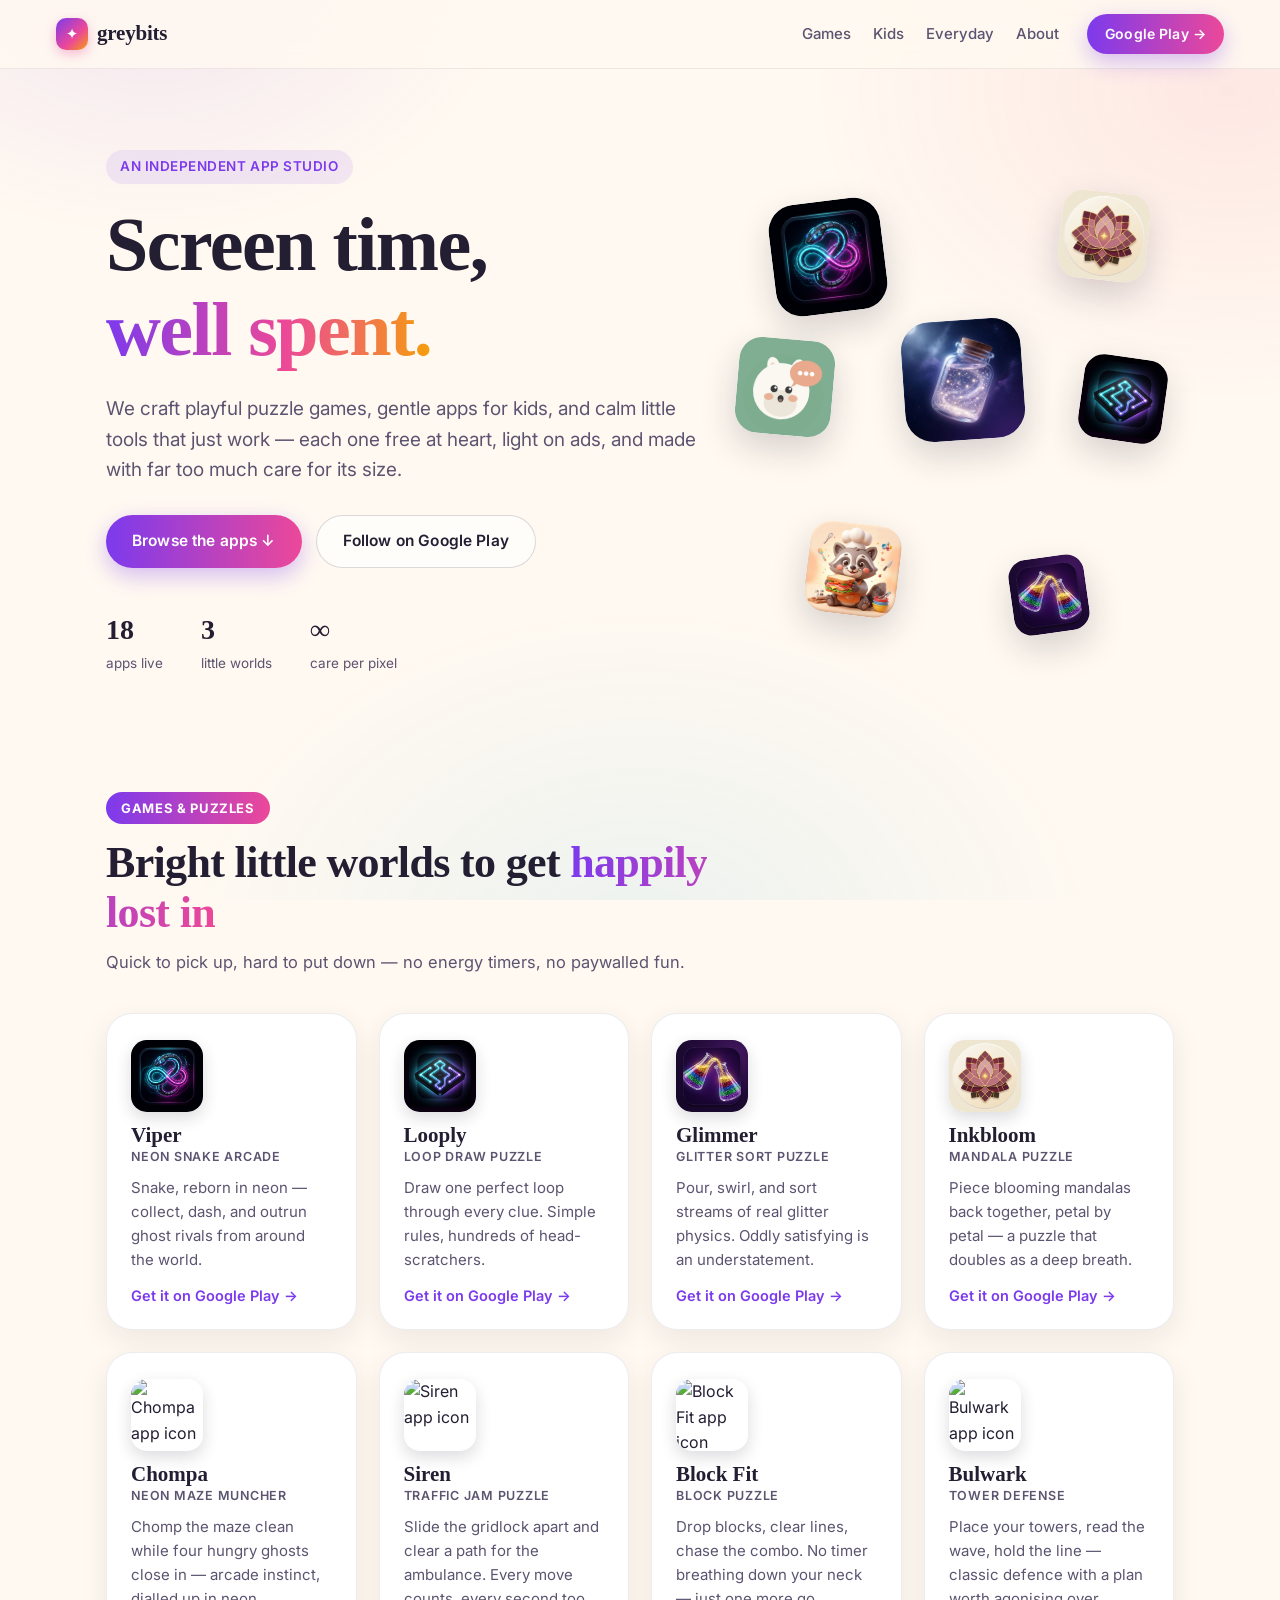
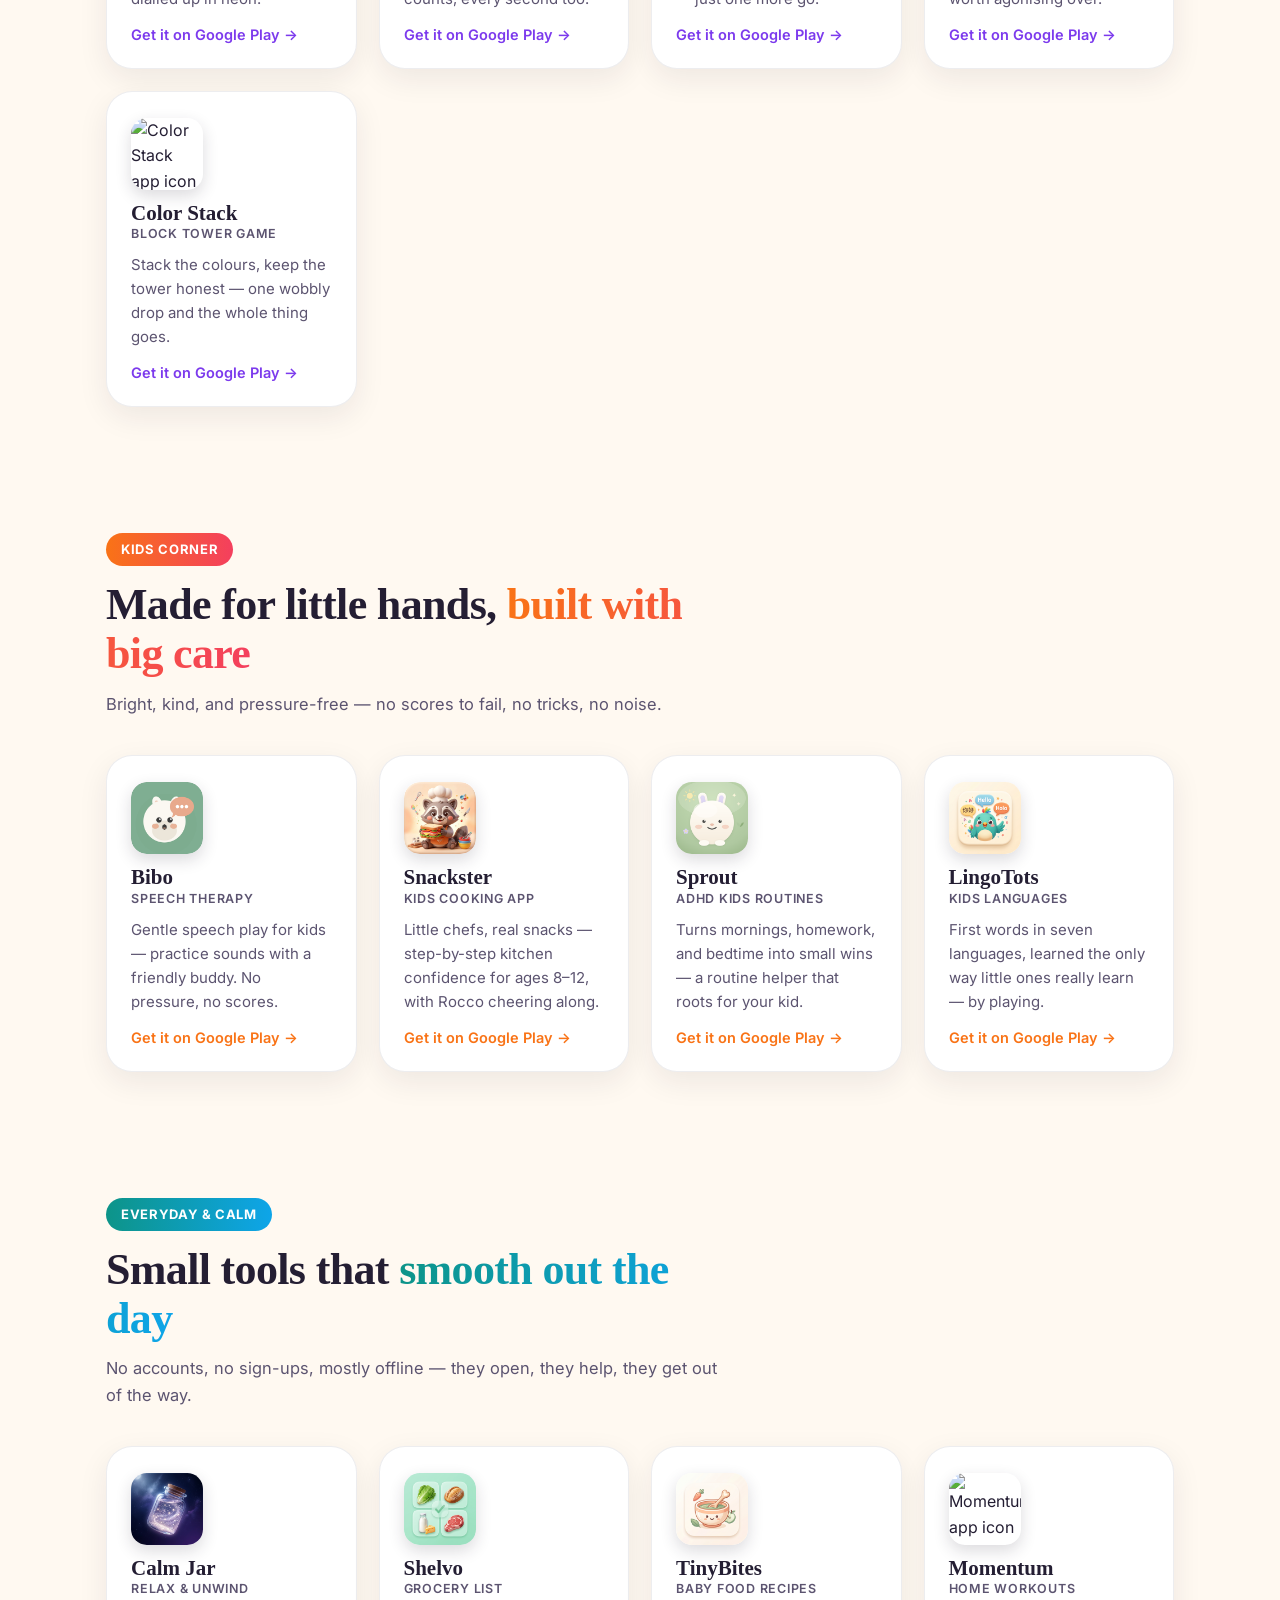
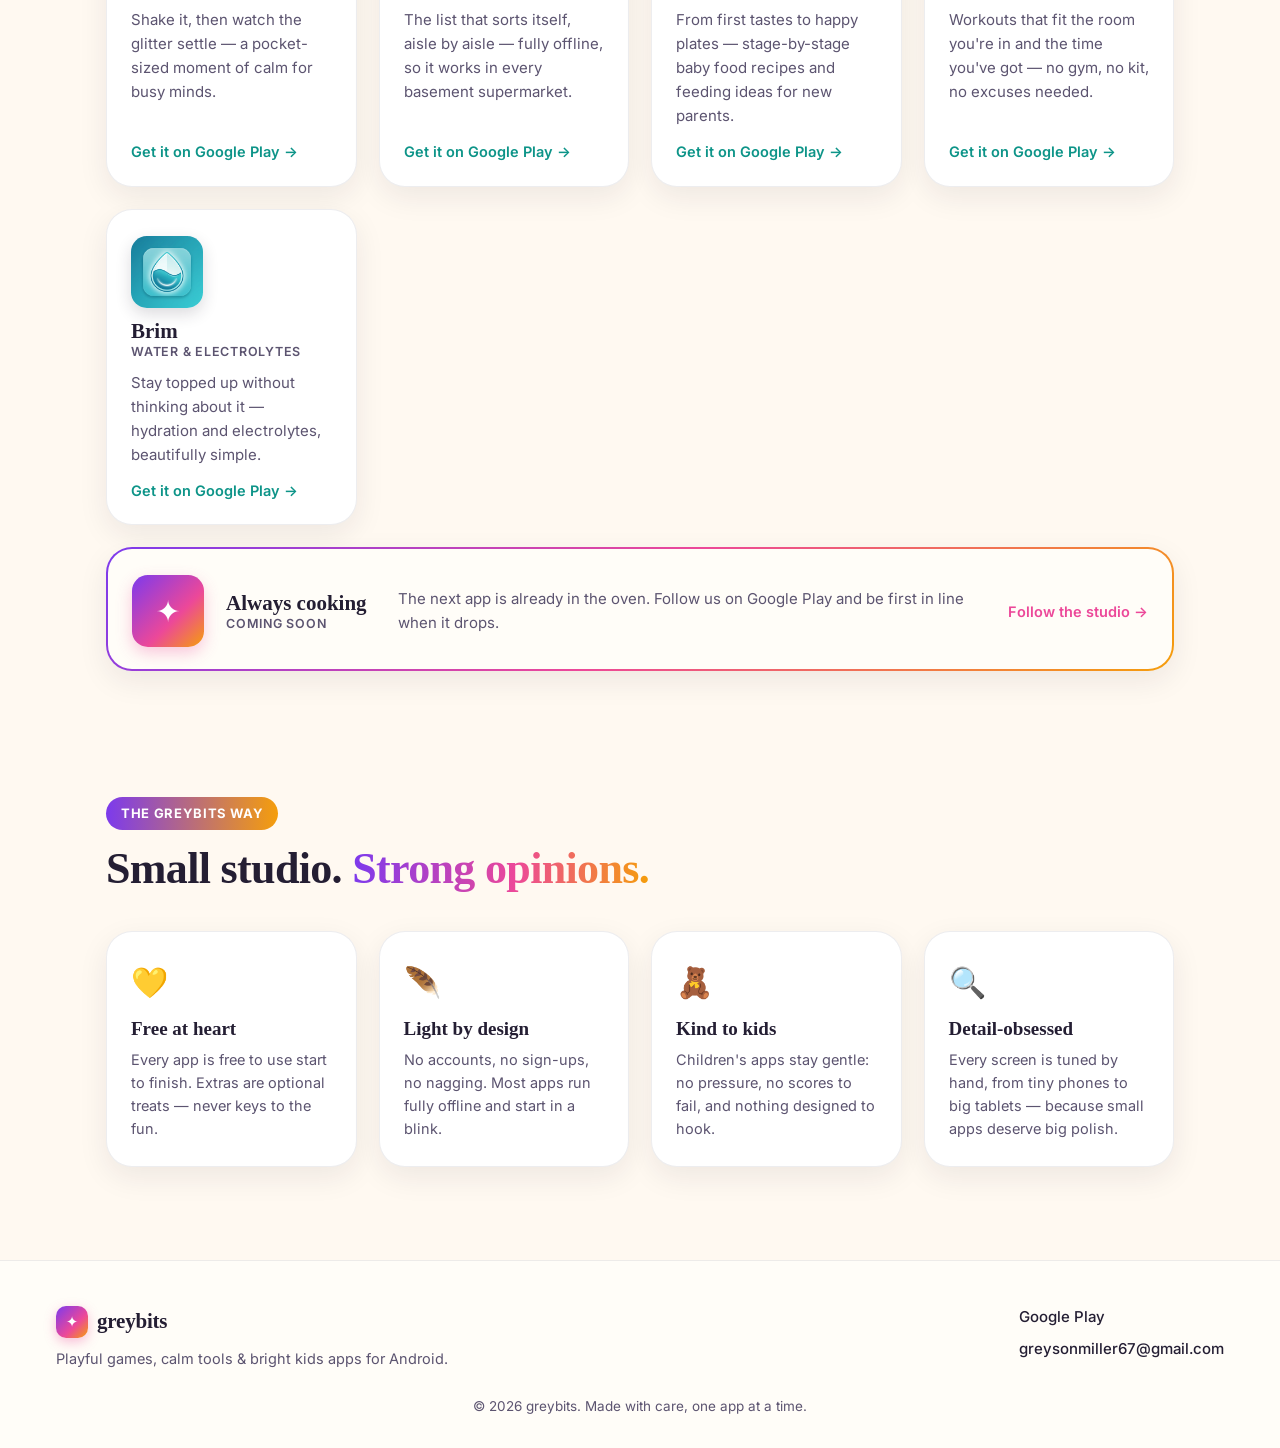
==== commit e893e4ba: "Add files via upload" ====
--- a/index.html
+++ b/index.html
@@ -47,7 +47,7 @@
           <a class="btn btn-ghost" href="https://play.google.com/store/apps/dev?id=8067309061059365942" target="_blank" rel="noopener">Follow on Google Play</a>
         </div>
         <ul class="hero-stats" aria-label="Quick facts">
-          <li><strong>12</strong><span>apps live</span></li>
+          <li><strong>18</strong><span>apps live</span></li>
           <li><strong>3</strong><span>little worlds</span></li>
           <li><strong>∞</strong><span>care per pixel</span></li>
         </ul>
@@ -96,6 +96,36 @@
           <p>Piece blooming mandalas back together, petal by petal — a puzzle that doubles as a deep breath.</p>
           <span class="card-link link-games">Get it on Google Play →</span>
         </a>
+        <a class="card reveal" href="https://play.google.com/store/apps/details?id=com.proapps.chompa" target="_blank" rel="noopener">
+          <img src="assets/icons/chompa.png" alt="Chompa app icon" width="72" height="72" />
+          <h3>Chompa <span>Neon Maze Muncher</span></h3>
+          <p>Chomp the maze clean while four hungry ghosts close in — arcade instinct, dialled up in neon.</p>
+          <span class="card-link link-games">Get it on Google Play →</span>
+        </a>
+        <a class="card reveal" href="https://play.google.com/store/apps/details?id=com.proapps.siren" target="_blank" rel="noopener">
+          <img src="assets/icons/siren.png" alt="Siren app icon" width="72" height="72" />
+          <h3>Siren <span>Traffic Jam Puzzle</span></h3>
+          <p>Slide the gridlock apart and clear a path for the ambulance. Every move counts, every second too.</p>
+          <span class="card-link link-games">Get it on Google Play →</span>
+        </a>
+        <a class="card reveal" href="https://play.google.com/store/apps/details?id=com.proapps.blockfit" target="_blank" rel="noopener">
+          <img src="assets/icons/blockfit.png" alt="Block Fit app icon" width="72" height="72" />
+          <h3>Block Fit <span>Block Puzzle</span></h3>
+          <p>Drop blocks, clear lines, chase the combo. No timer breathing down your neck — just one more go.</p>
+          <span class="card-link link-games">Get it on Google Play →</span>
+        </a>
+        <a class="card reveal" href="https://play.google.com/store/apps/details?id=com.proapps.bulwark" target="_blank" rel="noopener">
+          <img src="assets/icons/bulwark.png" alt="Bulwark app icon" width="72" height="72" />
+          <h3>Bulwark <span>Tower Defense</span></h3>
+          <p>Place your towers, read the wave, hold the line — classic defence with a plan worth agonising over.</p>
+          <span class="card-link link-games">Get it on Google Play →</span>
+        </a>
+        <a class="card reveal" href="https://play.google.com/store/apps/details?id=com.colorstack.app" target="_blank" rel="noopener">
+          <img src="assets/icons/colorstack.png" alt="Color Stack app icon" width="72" height="72" />
+          <h3>Color Stack <span>Block Tower Game</span></h3>
+          <p>Stack the colours, keep the tower honest — one wobbly drop and the whole thing goes.</p>
+          <span class="card-link link-games">Get it on Google Play →</span>
+        </a>
       </div>
     </section>
 
@@ -158,6 +188,12 @@
           <img src="assets/icons/tinybites.png" alt="TinyBites app icon" width="72" height="72" />
           <h3>TinyBites <span>Baby Food Recipes</span></h3>
           <p>From first tastes to happy plates — stage-by-stage baby food recipes and feeding ideas for new parents.</p>
+          <span class="card-link link-calm">Get it on Google Play →</span>
+        </a>
+        <a class="card reveal" href="https://play.google.com/store/apps/details?id=com.proapps.momentum" target="_blank" rel="noopener">
+          <img src="assets/icons/momentum.png" alt="Momentum app icon" width="72" height="72" />
+          <h3>Momentum <span>Home Workouts</span></h3>
+          <p>Workouts that fit the room you're in and the time you've got — no gym, no kit, no excuses needed.</p>
           <span class="card-link link-calm">Get it on Google Play →</span>
         </a>
         <a class="card reveal" href="https://play.google.com/store/apps/details?id=com.proapps.brim" target="_blank" rel="noopener">
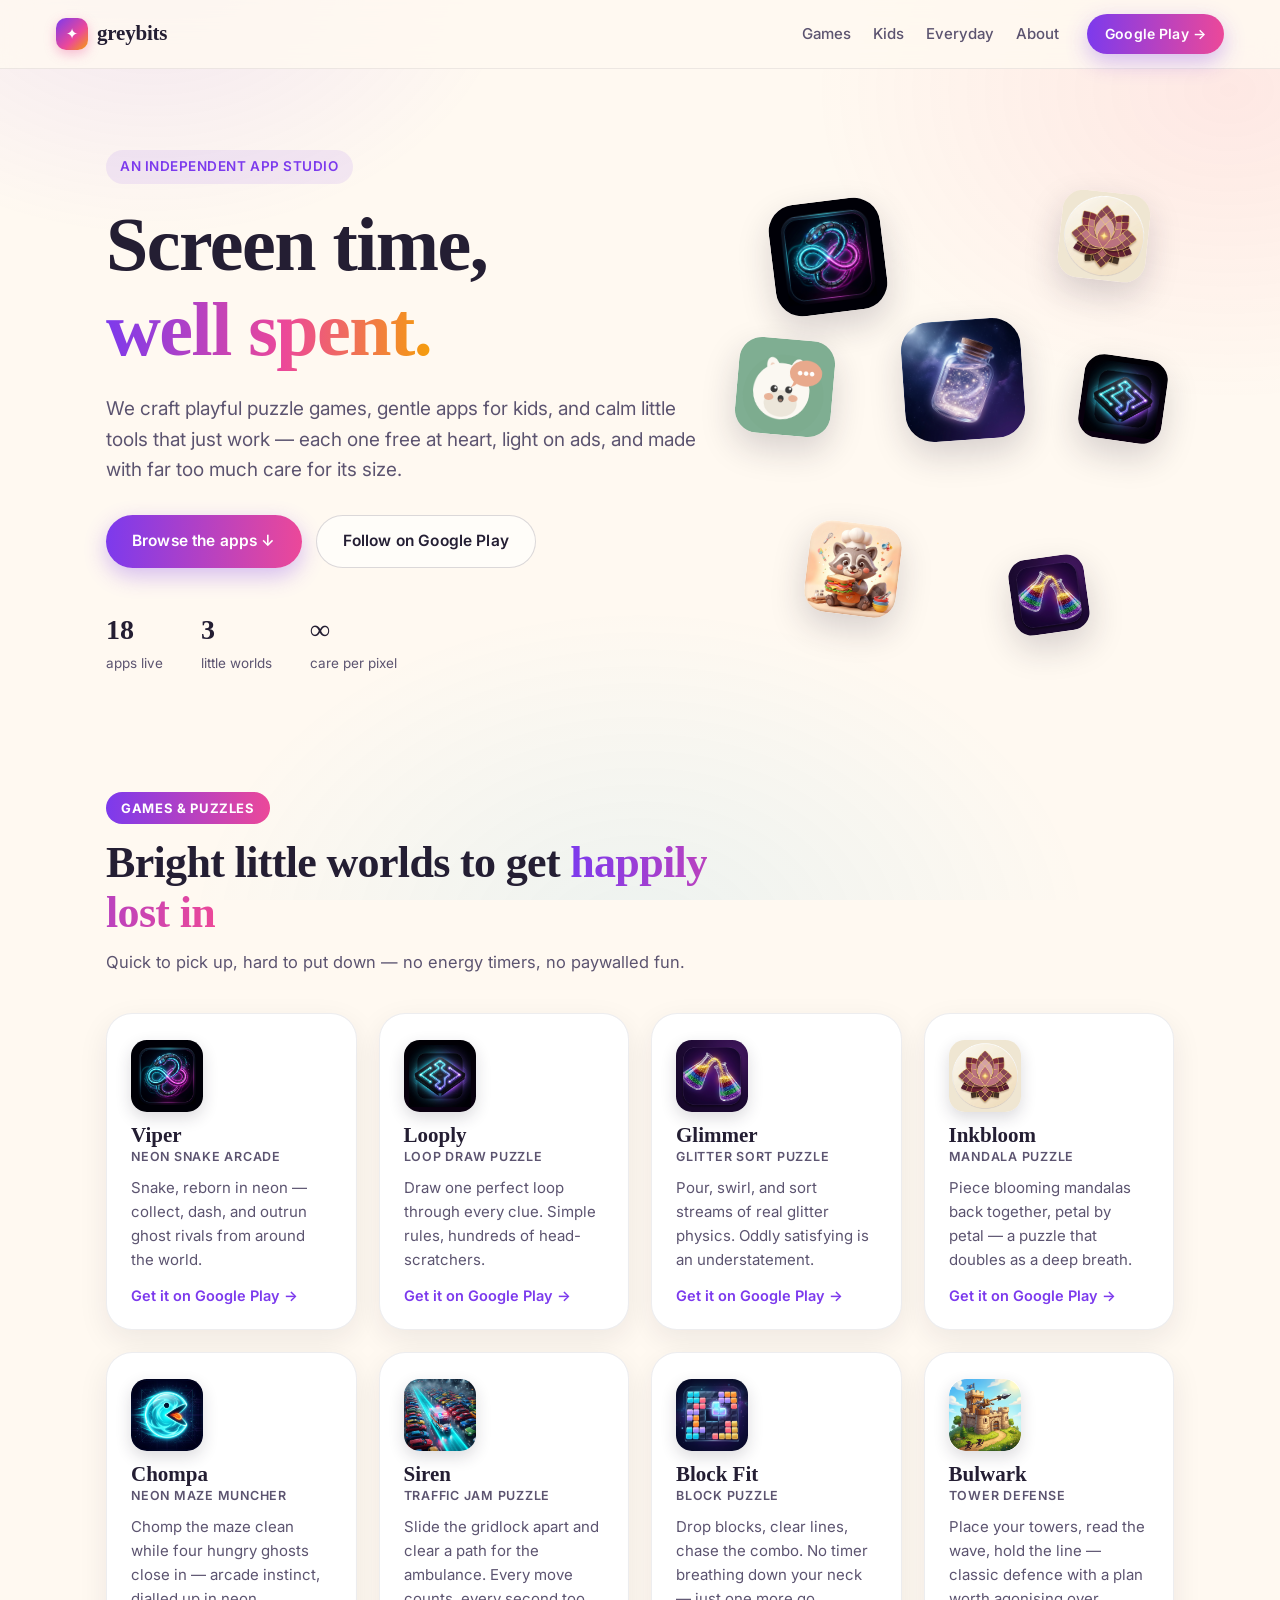
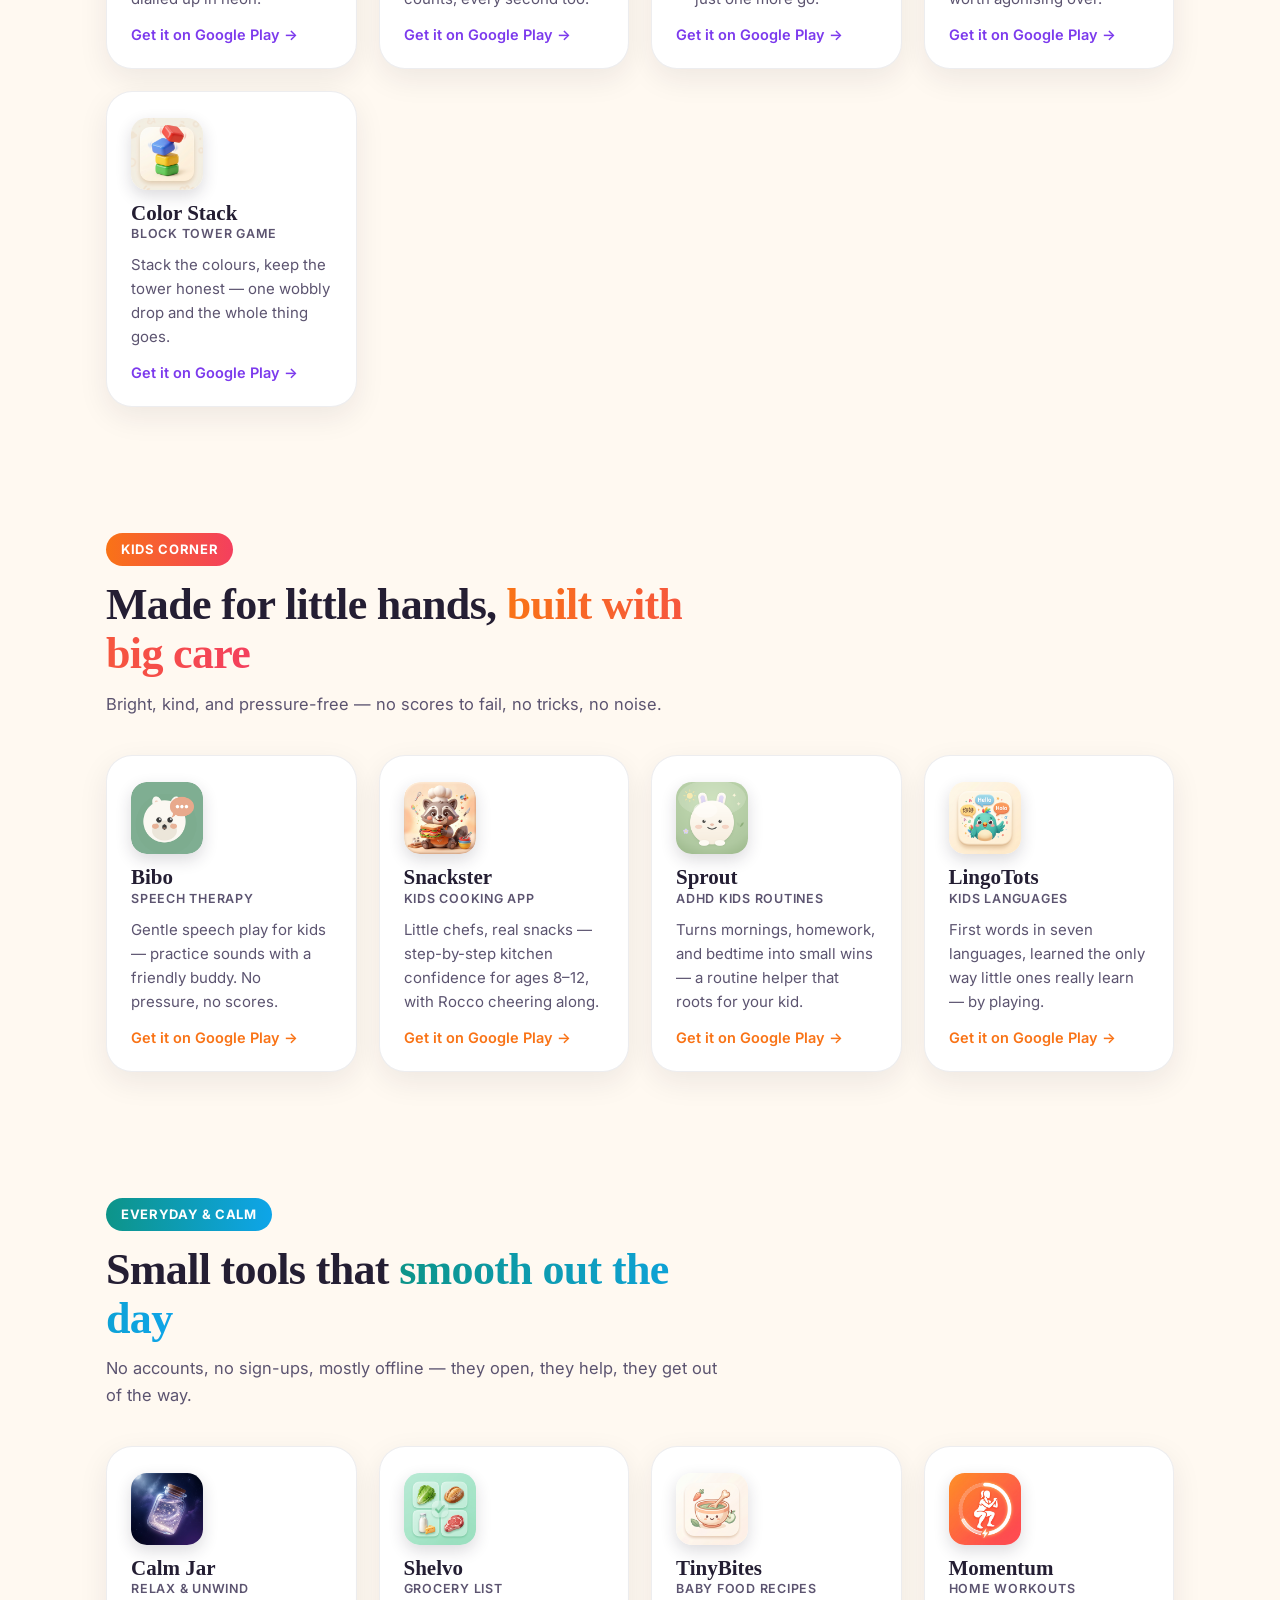
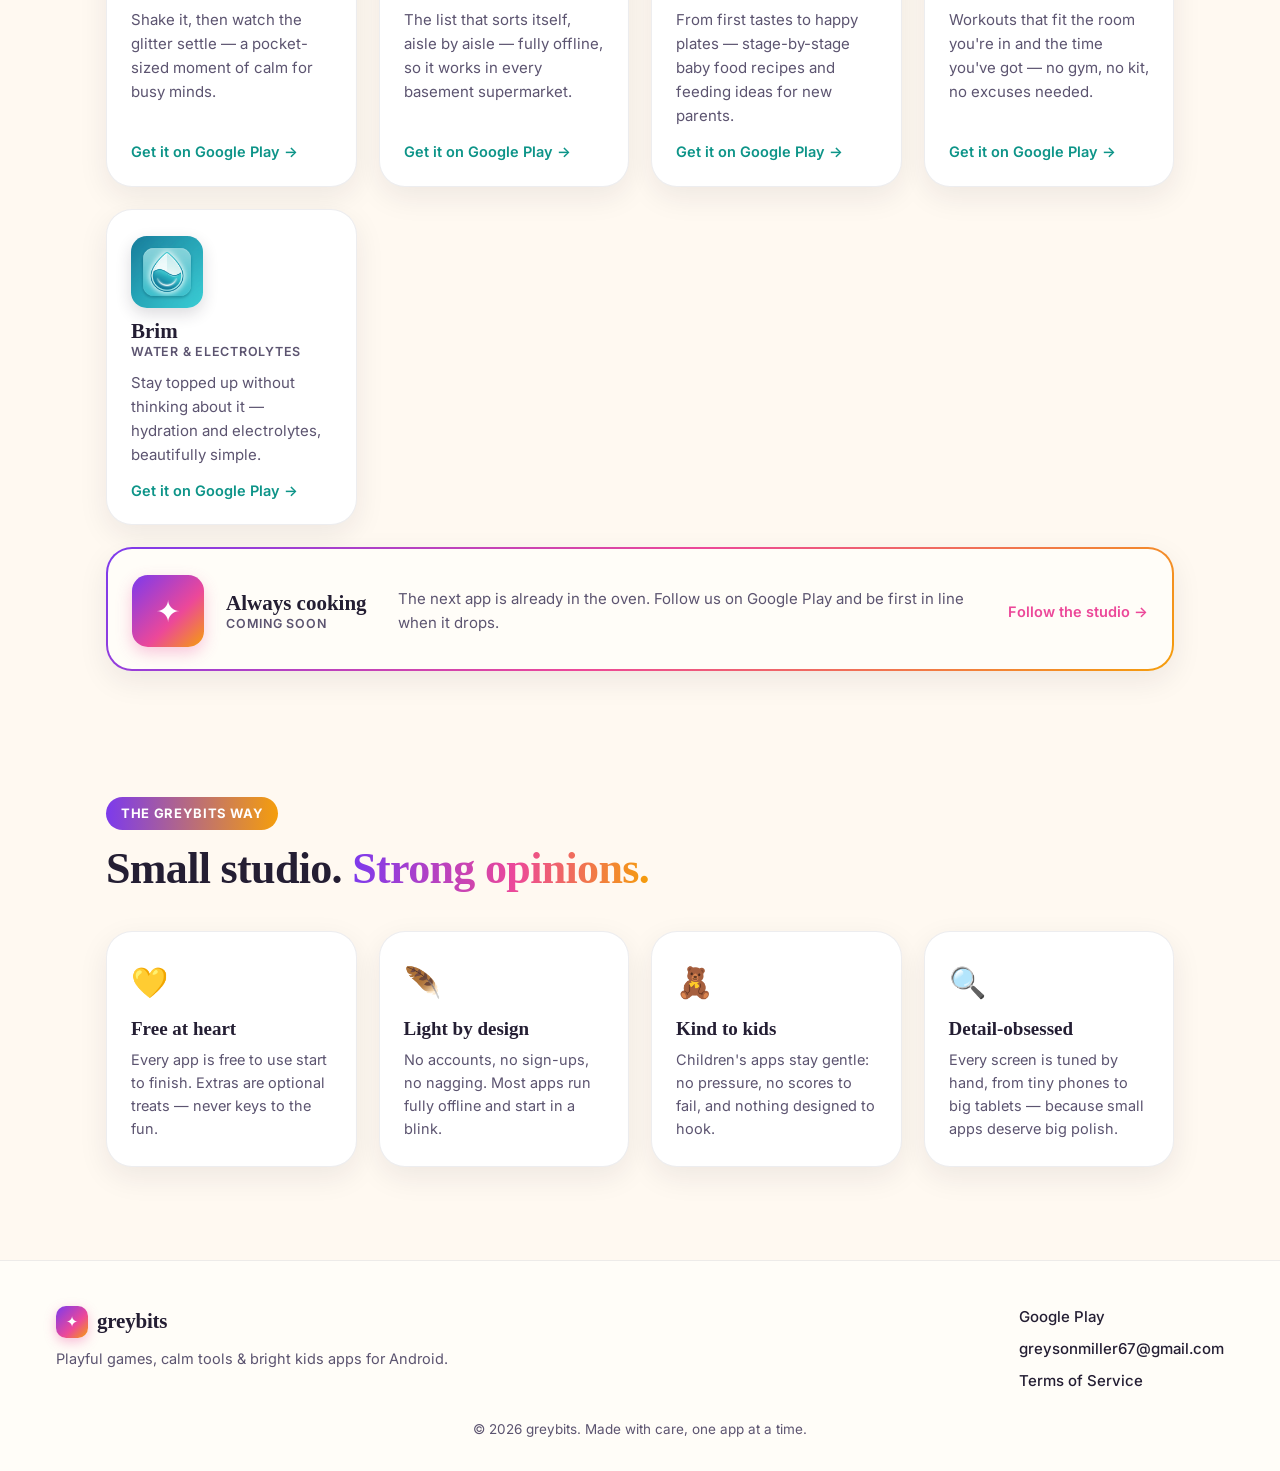
==== commit 0b9c0fd9: "Update index.html" ====
--- a/index.html
+++ b/index.html
@@ -252,6 +252,7 @@
       <div class="footer-links">
         <a href="https://play.google.com/store/apps/dev?id=8067309061059365942" target="_blank" rel="noopener">Google Play</a>
         <a href="mailto:greysonmiller67@gmail.com">greysonmiller67@gmail.com</a>
+        <a href="terms.html">Terms of Service</a>
       </div>
     </div>
     <p class="footer-copy">© 2026 greybits. Made with care, one app at a time.</p>
